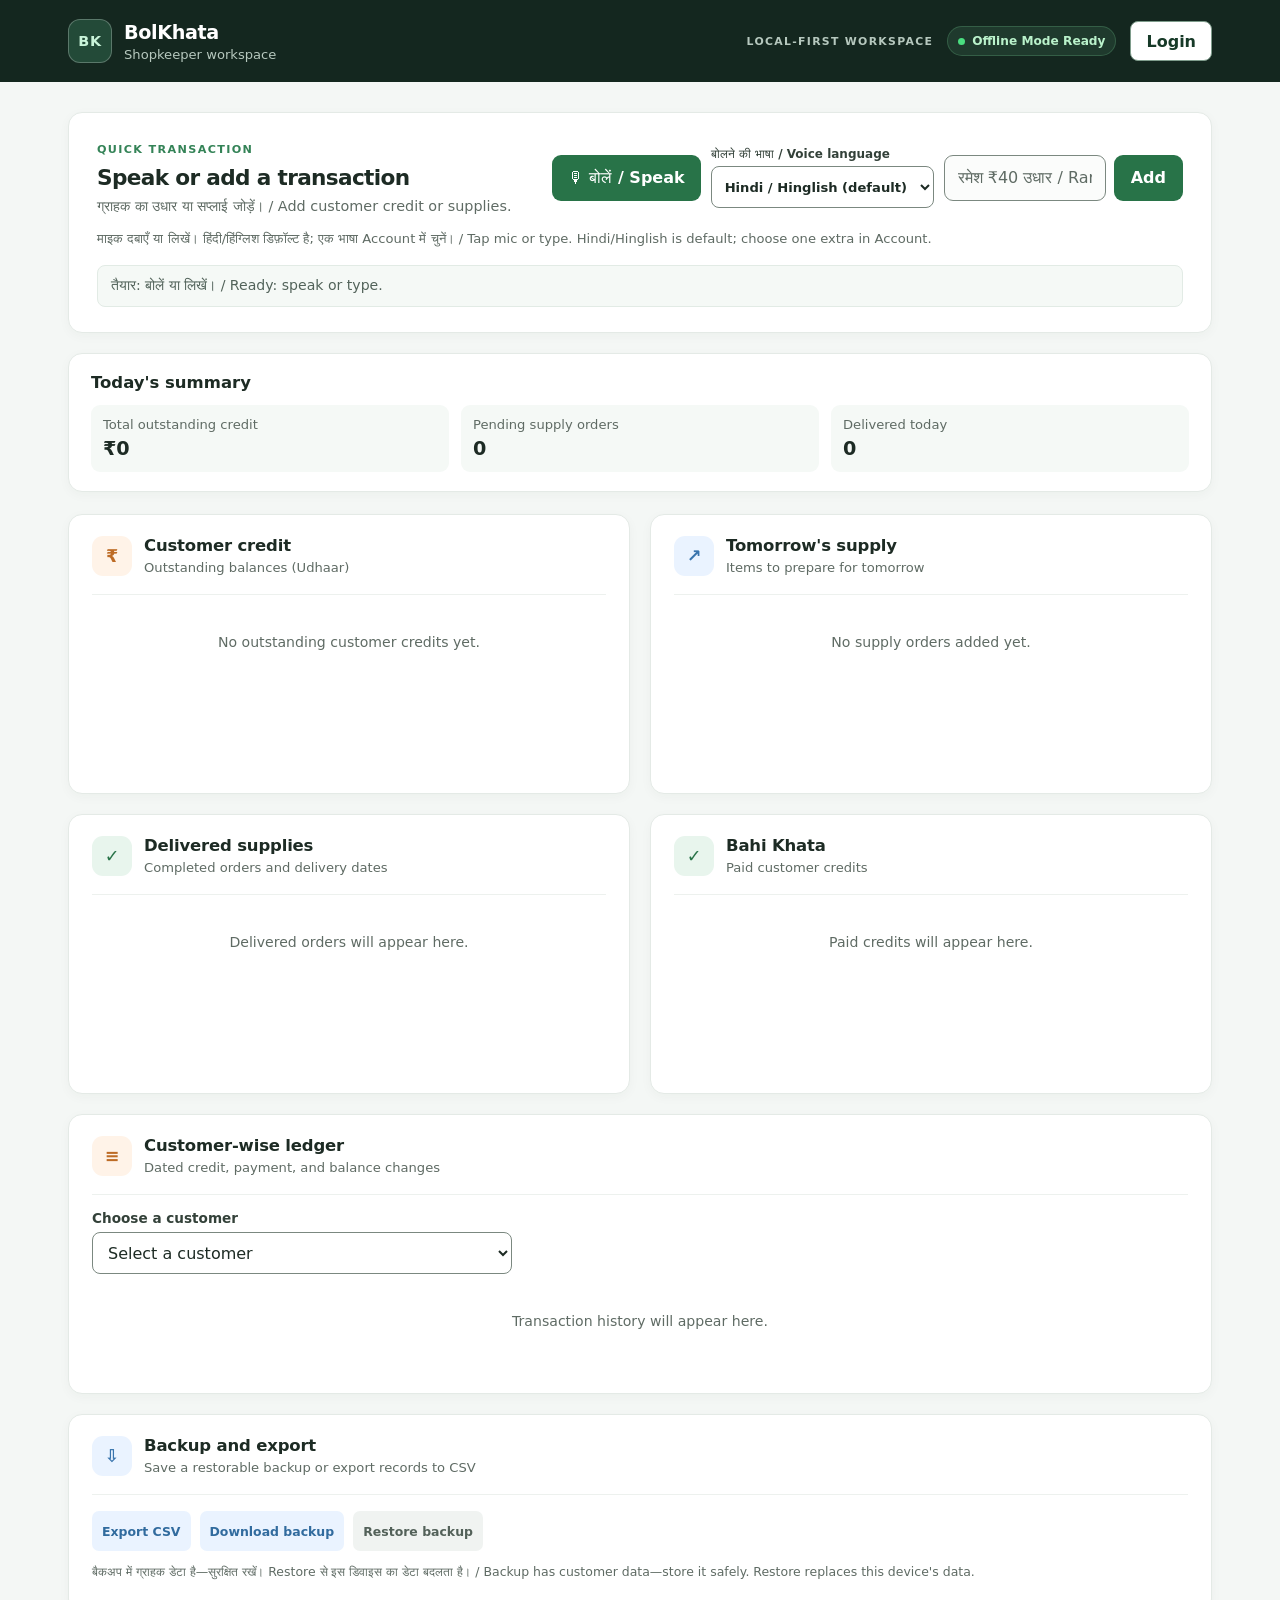
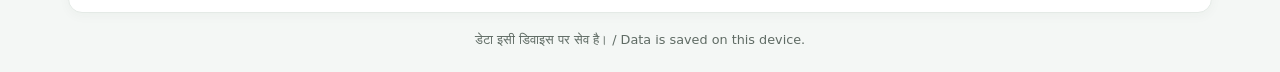
==== index.html @ 000e6834 "Rename khata.html to index.html" ====
<!DOCTYPE html>
<html lang="en">
<head>
  <meta charset="UTF-8" />
  <meta name="viewport" content="width=device-width, initial-scale=1.0" />
  <meta name="theme-color" content="#14271f" />
  <meta name="description" content="Offline-first shopkeeper workspace for recording customer credit, tracking supply orders, and keeping paid and delivered records." />
  <meta property="og:type" content="website" />
  <meta property="og:title" content="BolKhata - Digital Khata for Shopkeepers" />
  <meta property="og:description" content="Record customer credit and supply orders, and keep paid and delivered records in one offline-first workspace." />
  <meta property="og:locale" content="en_IN" />
  <meta property="og:site_name" content="BolKhata" />
  <meta name="twitter:card" content="summary" />
  <meta name="twitter:title" content="BolKhata - Digital Khata for Shopkeepers" />
  <meta name="twitter:description" content="Record customer credit and supply orders, and keep paid and delivered records in one offline-first workspace." />
  <meta name="application-name" content="BolKhata" />
  <title>BolKhata - Digital Khata &amp; Shopkeeper Workspace</title>
  <link rel="stylesheet" href="khata.css" />
  <script type="application/ld+json"> 
    {
      "@context": "https://schema.org",
      "@type": "WebApplication",
      "name": "BolKhata",
      "description": "Offline-first shopkeeper workspace for customer credit and supply orders.",
      "applicationCategory": "BusinessApplication",
      "operatingSystem": "Web browser",
      "inLanguage": ["en-IN", "hi-IN"]
    }
  </script>
</head> 
<body>
  <a class="skip-link" href="#mainContent">Skip to main content</a>
  <header class="topbar">
    <div class="topbar-inner">
      <div class="brand">
        <div class="brand-mark" aria-hidden="true">BK</div>
        <div>
          <h1>BolKhata</h1>
          <p>Shopkeeper workspace</p>
        </div>
      </div>
      <div class="header-status">
        <span class="workspace-label">LOCAL-FIRST WORKSPACE</span>
        <div id="offlineBadge" class="offline-badge" role="status" aria-live="polite" aria-atomic="true">Offline Mode Ready</div>
        <button id="openAccountBtn" class="header-account-btn" type="button">Login</button>
      </div>
    </div>
  </header>

  <dialog id="accountDialog" class="account-dialog" aria-labelledby="accountDialogTitle">
    <div class="account-dialog-content">
      <div class="account-dialog-header">
        <div>
          <span class="eyebrow">BOLKHATA ACCOUNT</span>
          <h2 id="accountDialogTitle">Login</h2>
        </div>
        <button id="closeAccountBtn" class="account-close-btn" type="button" aria-label="Close account window">×</button>
      </div>
      <form id="authForm" class="auth-form">
        <div id="signupProfileFields" class="auth-profile-fields" hidden>
          <div class="auth-field">
            <label for="signupName">Your name</label>
            <input id="signupName" name="name" type="text" autocomplete="name" maxlength="100" />
          </div>
          <div class="auth-field">
            <label for="signupProfession">Profession or business</label>
            <input id="signupProfession" name="profession" type="text" autocomplete="organization-title" maxlength="100" placeholder="Shopkeeper, tailor, farmer, etc." />
          </div>
          <div class="auth-field">
            <label for="signupSpeechLanguage"><span lang="hi">एक अतिरिक्त बोलने की भाषा</span> / One extra voice language (optional)</label>
            <select id="signupSpeechLanguage" name="additional_language">
              <option value="">Hindi / Hinglish only</option>
            </select>
          </div>
        </div>
        <div class="auth-field">
          <label for="authEmail">Email</label>
          <input id="authEmail" name="email" type="email" autocomplete="email" required />
        </div>
        <div class="auth-field">
          <label for="authPassword">Password</label>
          <input id="authPassword" name="password" type="password" autocomplete="current-password" minlength="6" required />
        </div>
        <div class="auth-actions">
          <button id="authSubmitBtn" class="btn-small btn-save" type="submit">Sign in</button>
          <button id="authModeToggle" class="auth-mode-toggle" type="button">New here? Create account</button>
        </div>
      </form>
      <div id="accountControls" class="account-controls" hidden>
        <p id="accountLabel" class="account-label"></p>
        <form id="profileForm" class="profile-form">
          <div class="auth-field">
            <label for="profileName">Your name</label>
            <input id="profileName" name="name" type="text" autocomplete="name" maxlength="100" required />
          </div>
          <div class="auth-field">
            <label for="profileProfession">Profession or business</label>
            <input id="profileProfession" name="profession" type="text" autocomplete="organization-title" maxlength="100" placeholder="Enter any profession or business" required />
          </div>
          <div class="auth-field">
            <label for="profileSpeechLanguage"><span lang="hi">एक अतिरिक्त बोलने की भाषा</span> / One extra voice language (optional)</label>
            <select id="profileSpeechLanguage" name="additional_language">
              <option value="">Hindi / Hinglish only</option>
            </select>
          </div>
          <button id="saveProfileBtn" class="btn-small btn-edit" type="submit">Save details</button>
        </form>
        <div class="account-actions">
          <button id="syncNowBtn" class="btn-small btn-edit" type="button">Sync now</button>
          <button id="signOutBtn" class="btn-small btn-clear" type="button">Sign out</button>
        </div>
      </div>
      <p id="syncStatus" class="sync-status" role="status" aria-live="polite" aria-atomic="true">लॉगिन नहीं है—डेटा इसी डिवाइस पर सेव है। / Signed out—data stays on this device.</p>
    </div>
  </dialog>

  <main id="mainContent" class="dashboard">
    <section class="voice-panel" aria-labelledby="voiceTitle">
      <div class="voice-copy">
        <span class="eyebrow">QUICK TRANSACTION</span>
        <h2 id="voiceTitle">Speak or add a transaction</h2>
        <p><span lang="hi">ग्राहक का उधार या सप्लाई जोड़ें।</span> / Add customer credit or supplies.</p>
      </div>
      <div class="voice-controls">
        <button id="micBtn" class="mic-btn" type="button" aria-pressed="false" aria-describedby="statusBox"><span aria-hidden="true">🎙</span> बोलें / Speak</button>
        <label class="voice-language-control" for="voiceLanguageSelect">
          <span><span lang="hi">बोलने की भाषा</span> / Voice language</span>
          <select id="voiceLanguageSelect">
            <option value="hi-IN">हिंदी / Hinglish (default)</option>
          </select>
        </label>
        <form id="quickAddForm" class="quick-add">
          <label class="sr-only" for="quickAddInput">Quick add a credit or supply order</label>
          <input id="quickAddInput" type="text" placeholder="रमेश ₹40 उधार / Ramesh ₹40" autocomplete="off" aria-describedby="transactionHint" />
          <button class="quick-add-btn" type="submit">Add</button>
        </form>
      </div>
      <p id="transactionHint" class="hint"><span lang="hi">माइक दबाएँ या लिखें। हिंदी/हिंग्लिश डिफ़ॉल्ट है; एक भाषा Account में चुनें।</span> / Tap mic or type. Hindi/Hinglish is default; choose one extra in Account.</p>
      <div id="statusBox" class="status" role="status" aria-live="polite" aria-atomic="true">तैयार: बोलें या लिखें। / Ready: speak or type.</div>
    </section>

    <section class="summary-panel" aria-labelledby="summaryTitle">
      <h2 id="summaryTitle">Today's summary</h2>
      <dl class="summary-metrics">
        <div>
          <dt>Total outstanding credit</dt>
          <dd id="summaryOutstanding">₹0</dd>
        </div>
        <div>
          <dt>Pending supply orders</dt>
          <dd id="summaryPending">0</dd>
        </div>
        <div>
          <dt>Delivered today</dt>
          <dd id="summaryDelivered">0</dd>
        </div>
      </dl>
    </section>

    <div class="workspace-grid">
      <section class="workspace-panel" aria-labelledby="khataTitle">
        <div class="panel-header">
          <div class="panel-icon credit-icon" aria-hidden="true">₹</div>
          <div>
            <h2 id="khataTitle">Customer credit</h2>
            <p>Outstanding balances (Udhaar)</p>
          </div>
        </div>
        <div id="khataList" class="record-list" role="list" aria-label="Outstanding customer credits">
          <div class="empty-state" role="listitem">Loading customer credit...</div>
        </div>
      </section>

      <section class="workspace-panel" aria-labelledby="orderTitle">
        <div class="panel-header">
          <div class="panel-icon order-icon" aria-hidden="true">↗</div>
          <div>
            <h2 id="orderTitle">Tomorrow's supply</h2>
            <p>Items to prepare for tomorrow</p>
          </div>
        </div>
        <div id="orderList" class="record-list" role="list" aria-label="Tomorrow's supply orders">
          <div class="empty-state" role="listitem">Loading supply orders...</div>
        </div>
      </section>

      <section class="workspace-panel delivered-panel" aria-labelledby="deliveredTitle">
        <div class="panel-header">
          <div class="panel-icon delivered-icon" aria-hidden="true">✓</div>
          <div>
            <h2 id="deliveredTitle">Delivered supplies</h2>
            <p>Completed orders and delivery dates</p>
          </div>
        </div>
        <div id="deliveredList" class="record-list" role="list" aria-label="Delivered supply orders">
          <div class="empty-state" role="listitem">Loading delivered supplies...</div>
        </div>
      </section>

      <section class="workspace-panel paid-panel" aria-labelledby="paidTitle">
        <div class="panel-header">
          <div class="panel-icon paid-icon" aria-hidden="true">✓</div>
          <div>
            <h2 id="paidTitle">Bahi Khata</h2>
            <p>Paid customer credits</p>
          </div>
        </div>
        <div id="paidList" class="record-list" role="list" aria-label="Paid customer credits">
          <div class="empty-state" role="listitem">Loading paid credits...</div>
        </div>
      </section>

      <section class="workspace-panel ledger-panel" aria-labelledby="ledgerTitle">
        <div class="panel-header">
          <div class="panel-icon credit-icon" aria-hidden="true">≡</div>
          <div>
            <h2 id="ledgerTitle">Customer-wise ledger</h2>
            <p>Dated credit, payment, and balance changes</p>
          </div>
        </div>
        <div class="ledger-filter">
          <label for="ledgerCustomer">Choose a customer</label>
          <select id="ledgerCustomer" aria-describedby="ledgerHint">
            <option value="">Select a customer</option>
          </select>
        </div>
        <p id="ledgerHint" class="sr-only">Choose a customer to see their dated account activity.</p>
        <div id="customerStatement" class="customer-statement" hidden>
          <div class="customer-balance">
            <span>Current balance</span>
            <strong id="customerCurrentBalance">₹0</strong>
          </div>
          <div class="statement-actions">
            <button id="downloadCustomerStatement" class="btn-small btn-edit" type="button" disabled>Download full statement</button>
            <button id="shareCustomerStatement" class="btn-small btn-whatsapp" type="button" disabled>Share recent activity</button>
          </div>
          <p class="record-meta">The download includes the complete history. WhatsApp sharing includes at most the 10 most recent entries.</p>
        </div>
        <div id="ledgerList" class="record-list" role="list" aria-label="Selected customer's ledger">
          <div class="empty-state" role="listitem">Choose a customer to view ledger entries.</div>
        </div>
      </section>
    </div>

    <section class="workspace-panel data-tools-panel" aria-labelledby="dataToolsTitle">
      <div class="panel-header">
        <div class="panel-icon order-icon" aria-hidden="true">⇩</div>
        <div>
          <h2 id="dataToolsTitle">Backup and export</h2>
          <p>Save a restorable backup or export records to CSV</p>
        </div>
      </div>
      <div class="data-tools-actions">
        <button id="exportCsvBtn" class="btn-small btn-edit" type="button" disabled>Export CSV</button>
        <button id="downloadBackupBtn" class="btn-small btn-edit" type="button" disabled>Download backup</button>
        <button id="restoreBackupBtn" class="btn-small btn-clear" type="button" disabled>Restore backup</button>
        <input id="backupFileInput" class="sr-only" type="file" accept=".json,application/json" aria-label="Choose a BolKhata JSON backup to restore" tabindex="-1" />
      </div>
      <p class="record-meta"><span lang="hi">बैकअप में ग्राहक डेटा है—सुरक्षित रखें। Restore से इस डिवाइस का डेटा बदलता है।</span> / Backup has customer data—store it safely. Restore replaces this device's data.</p>
    </section>

    <footer class="dashboard-footer"><span lang="hi">डेटा इसी डिवाइस पर सेव है।</span> / Data is saved on this device.</footer>
  </main>

  <script src="khata.js"></script>
</body>
</html>
---- khata.css ----
:root {
  color-scheme: light;
  font-family: Inter, ui-sans-serif, system-ui, -apple-system, BlinkMacSystemFont, "Segoe UI", sans-serif;
  color: #1d2b24;
  background: #f4f7f5;
  font-synthesis: none;
  text-rendering: optimizeLegibility;
}
 
* { box-sizing: border-box; }

body { min-width: 320px; margin: 0; background: #f4f7f5; color: #1d2b24; }
button, input, select { font: inherit; }
a:focus-visible, button:focus-visible, input:focus-visible, select:focus-visible {
  outline: 3px solid #155c39;
  outline-offset: 3px;
}

.skip-link {
  position: absolute;
  z-index: 10;
  top: 8px;
  left: 8px;
  padding: 10px 14px;
  transform: translateY(-160%);
  border-radius: 7px;
  background: #fff;
  color: #14271f;
  font-weight: 700;
}
.skip-link:focus { transform: translateY(0); }

.topbar { background: #14271f; color: #fff; }
.topbar-inner { display: flex; max-width: 1200px; min-height: 82px; margin: 0 auto; padding: 14px 28px; align-items: center; justify-content: space-between; gap: 20px; }
.brand { display: flex; align-items: center; gap: 12px; }
.brand-mark { display: grid; width: 44px; height: 44px; place-items: center; border: 1px solid rgba(255,255,255,.25); border-radius: 12px; background: #234a38; color: #c9f3d9; font-size: .9rem; font-weight: 800; letter-spacing: .04em; }
.brand h1 { margin: 0; font-size: 1.2rem; letter-spacing: -.02em; }
.brand p { margin: 3px 0 0; color: #b6c8be; font-size: .82rem; }
.header-status { display: flex; align-items: center; gap: 14px; }
.workspace-label { color: #b6c8be; font-size: .68rem; font-weight: 700; letter-spacing: .12em; }
.offline-badge { display: inline-flex; align-items: center; gap: 7px; padding: 7px 10px; border: 1px solid rgba(134,239,172,.2); border-radius: 999px; background: #1f3a2d; color: #baf2cb; font-size: .76rem; font-weight: 600; white-space: nowrap; }
.offline-badge::before { width: 7px; height: 7px; border-radius: 50%; background: #4ade80; content: ""; }
.header-account-btn { min-height: 40px; padding: 0 15px; border: 1px solid #7e9c8b; border-radius: 8px; background: #fff; color: #173a28; font-weight: 700; cursor: pointer; }
.header-account-btn:hover { background: #eaf3ed; }

.account-dialog { width: min(480px, calc(100% - 24px)); max-width: 100%; max-height: calc(100% - 24px); padding: 0; overflow: auto; border: 1px solid #dfe8e2; border-radius: 15px; background: #fff; color: #1d2b24; box-shadow: 0 20px 70px rgba(8, 24, 15, .28); }
.account-dialog::backdrop { background: rgba(11, 25, 18, .58); }
.account-dialog-content { padding: 23px; }
.account-dialog-header { display: flex; align-items: flex-start; justify-content: space-between; gap: 16px; margin-bottom: 20px; }
.account-dialog-header h2 { margin: 5px 0 0; font-size: 1.25rem; }
.account-close-btn { display: grid; width: 40px; height: 40px; flex: 0 0 auto; place-items: center; border: 1px solid #dfe8e2; border-radius: 8px; background: #f5f8f6; color: #334139; font-size: 1.45rem; cursor: pointer; }
.auth-form, .profile-form { display: grid; gap: 13px; }
.auth-profile-fields { display: grid; gap: 13px; }
.auth-profile-fields[hidden], .auth-form[hidden], .account-controls[hidden] { display: none; }
.auth-field { display: flex; flex-direction: column; gap: 6px; }
.auth-field label { color: #334139; font-size: .85rem; font-weight: 650; }
.auth-field input, .auth-field select { width: 100%; min-width: 0; min-height: 44px; padding: 0 11px; border: 1px solid #7b8880; border-radius: 8px; background: #fff; color: #1d2b24; }
.auth-field input:focus-visible, .auth-field select:focus-visible { outline: 3px solid #155c39; outline-offset: 3px; }
.auth-actions { display: flex; flex-wrap: wrap; align-items: center; gap: 8px; padding-top: 2px; }
.auth-mode-toggle { min-height: 40px; padding: 0 8px; border: 0; background: transparent; color: #205d3b; font-size: .85rem; font-weight: 650; text-decoration: underline; cursor: pointer; }
.account-controls { display: grid; gap: 15px; }
.account-label { margin: 0; color: #334139; font-weight: 700; overflow-wrap: anywhere; }
.account-actions { display: flex; flex-wrap: wrap; gap: 9px; }
.sync-status { margin: 16px 0 0; padding: 11px 12px; border-radius: 8px; background: #f5f9f6; color: #52635a; font-size: .85rem; line-height: 1.45; }
.voice-language-control { display: flex; min-width: 135px; flex-direction: column; gap: 5px; color: #334139; font-size: .75rem; font-weight: 650; }
.voice-language-control select { min-height: 42px; padding: 0 9px; border: 1px solid #7b8880; border-radius: 8px; background: #fff; color: #1d2b24; font-size: .82rem; }
.voice-language-control select:focus-visible { outline: 3px solid #155c39; outline-offset: 3px; }

.dashboard { width: min(1200px, 100%); margin: 0 auto; padding: 30px 28px 20px; }
.voice-panel, .workspace-panel { border: 1px solid #e4eae6; border-radius: 14px; background: #fff; box-shadow: 0 3px 12px rgba(21, 43, 31, .035); }
.voice-panel { display: grid; grid-template-columns: minmax(230px, .8fr) minmax(360px, 1.2fr); align-items: center; gap: 18px 34px; padding: 25px 28px; }
.voice-copy { align-self: center; }
.eyebrow { color: #348357; font-size: .7rem; font-weight: 800; letter-spacing: .12em; }
.voice-copy h2 { margin: 8px 0 6px; font-size: 1.35rem; letter-spacing: -.03em; }
.voice-copy p, .panel-header p { margin: 0; color: #5f6b64; font-size: .9rem; line-height: 1.5; }
.voice-controls { display: flex; align-items: center; gap: 10px; }
.mic-btn { flex: 0 0 auto; min-height: 46px; padding: 0 16px; border: 0; border-radius: 9px; background: #287348; color: #fff; font-weight: 700; cursor: pointer; transition: background .15s ease, transform .15s ease; }
.mic-btn:hover:not(:disabled), .quick-add-btn:hover { background: #205d3b; }
.mic-btn:active:not(:disabled), .quick-add-btn:active { transform: translateY(1px); }
.mic-btn.listening { background: #bc3d37; animation: pulse 1.2s infinite; }
.mic-btn:disabled { background: #9aa8a0; cursor: not-allowed; animation: none; }
.quick-add { display: flex; min-width: 0; flex: 1; gap: 8px; }
.quick-add input { width: 100%; min-width: 0; min-height: 46px; padding: 0 13px; border: 1px solid #7b8880; border-radius: 9px; background: #fbfcfb; color: #1d2b24; }
.quick-add input:focus { border-color: #399565; box-shadow: 0 0 0 3px rgba(57,149,101,.12); }
.quick-add input:focus-visible { outline: 3px solid #155c39; outline-offset: 3px; }
.quick-add input::placeholder { color: #5f6b64; }
.quick-add-btn { min-height: 46px; padding: 0 17px; border: 0; border-radius: 9px; background: #287348; color: #fff; font-weight: 700; cursor: pointer; transition: background .15s ease, transform .15s ease; }
.hint { grid-column: 1 / -1; margin: -5px 0 0; color: #5f6b64; font-size: .82rem; }
.status { grid-column: 1 / -1; min-height: 42px; padding: 11px 13px; border: 1px solid #e2ebe5; border-radius: 8px; background: #f5f9f6; color: #52635a; font-size: .88rem; }

.summary-panel { margin-top: 20px; padding: 19px 22px; border: 1px solid #e4eae6; border-radius: 14px; background: #fff; box-shadow: 0 3px 12px rgba(21, 43, 31, .035); }
.summary-panel h2 { margin: 0 0 13px; font-size: 1.03rem; }
.summary-metrics { display: grid; grid-template-columns: repeat(3, minmax(0, 1fr)); gap: 12px; margin: 0; }
.summary-metrics > div { min-width: 0; padding: 12px; border-radius: 9px; background: #f5f9f6; }
.summary-metrics dt { color: #5f6b64; font-size: .82rem; }
.summary-metrics dd { margin: 5px 0 0; color: #1d2b24; font-size: 1.2rem; font-weight: 750; overflow-wrap: anywhere; }
.workspace-grid { display: grid; grid-template-columns: repeat(2, minmax(0, 1fr)); gap: 20px; margin-top: 22px; align-items: start; }
.workspace-panel { min-height: 280px; padding: 21px 23px; }
.panel-header { display: flex; align-items: center; gap: 12px; padding-bottom: 17px; border-bottom: 1px solid #edf1ee; }
.panel-icon { display: grid; width: 40px; height: 40px; flex: 0 0 auto; place-items: center; border-radius: 11px; font-size: 1.1rem; font-weight: 800; }
.credit-icon { background: #fff3e8; color: #bd6b25; }
.order-icon { background: #eaf3ff; color: #3974ad; }
.paid-icon { background: #e8f5ed; color: #287348; } 
.delivered-icon { background: #e8f5ed; color: #287348; }
.ledger-panel { grid-column: 1 / -1; }
.ledger-filter { display: flex; max-width: 420px; flex-direction: column; gap: 6px; margin-top: 15px; }
.ledger-filter label { color: #334139; font-size: .85rem; font-weight: 650; }
.ledger-filter select { min-height: 42px; padding: 0 11px; border: 1px solid #7b8880; border-radius: 8px; background: #fff; color: #1d2b24; }
.customer-statement { margin-top: 16px; padding: 14px; border: 1px solid #e4eae6; border-radius: 10px; background: #f8faf8; }
.customer-balance { display: flex; align-items: baseline; justify-content: space-between; gap: 12px; }
.customer-balance span { color: #52635a; font-size: .9rem; }
.customer-balance strong { color: #1d2b24; font-size: 1.15rem; }
.statement-actions { display: flex; flex-wrap: wrap; gap: 8px; margin-top: 12px; }
.customer-statement p { margin: 10px 0 0; }
.customer-statement[hidden] { display: none; }
.ledger-entry > div:first-child { display: flex; min-width: 0; flex: 1; flex-direction: column; gap: 4px; }
.ledger-amounts { display: flex; align-items: flex-end; flex-direction: column; gap: 3px; white-space: nowrap; }
.ledger-amount { font-weight: 750; }
.data-tools-panel { min-height: 0; margin-top: 20px; }
.data-tools-actions { display: flex; flex-wrap: wrap; gap: 9px; padding-top: 16px; }
.panel-header h2 { margin: 0 0 3px; font-size: 1.03rem; letter-spacing: -.01em; }
.panel-header p { font-size: .82rem; }
.record-list { padding-top: 4px; }
.empty-state { padding: 35px 12px; color: #5f6b64; font-size: .88rem; text-align: center; }
.card { display: flex; justify-content: space-between; align-items: center; gap: 12px; padding: 15px 0; border-bottom: 1px solid #edf1ee; color: #334139; font-size: .9rem; }
.card:last-child { border-bottom: 0; }
.card > div:last-child { display: flex; flex-wrap: wrap; align-items: center; justify-content: flex-end; gap: 7px; }
.credit-card { align-items: center; }
.paid-credit-main { display: flex; min-width: 0; flex: 1; flex-direction: column; gap: 4px; }
.paid-name-edit-form { display: flex; width: 100%; align-items: center; justify-content: space-between; gap: 10px; }
.paid-name-input { min-width: 0; min-height: 40px; flex: 1; padding: 0 11px; border: 1px solid #7b8880; border-radius: 8px; }
.paid-name-input:focus-visible { outline: 3px solid #155c39; outline-offset: 3px; }
.paid-credit-actions { display: flex; flex-wrap: wrap; align-items: center; justify-content: flex-end; gap: 7px; }
.delivered-card > div { min-width: 0; flex: 1; }
.delivered-card .record-meta { text-align: right; }
.credit-actions { display: flex; flex-wrap: wrap; align-items: center; justify-content: flex-end; gap: 7px; }
.credit-edit-form { display: flex; width: 100%; align-items: center; justify-content: space-between; gap: 10px; }
.credit-edit-main { display: flex; flex: 1; align-items: center; justify-content: space-between; gap: 12px; min-width: 0; }
.credit-edit-fields { display: flex; align-items: center; gap: 8px; }
.credit-edit-input { min-width: 90px; min-height: 38px; padding: 0 11px; border: 1px solid #7b8880; border-radius: 8px; }
.credit-edit-input:focus { border-color: #399565; box-shadow: 0 0 0 3px rgba(57,149,101,.12); }
.credit-edit-input:focus-visible { outline: 3px solid #155c39; outline-offset: 3px; }
.order-description { min-width: 0; flex: 1 1 130px; overflow-wrap: anywhere; }
.order-actions, .order-edit-actions, .credit-edit-actions { display: flex; flex: 0 0 auto; align-items: center; gap: 6px; }
.amount { color: #a64c38; font-size: 1rem; font-weight: 750; white-space: nowrap; }
.btn-small { display: inline-flex; min-height: 40px; align-items: center; justify-content: center; padding: 0 10px; border: 0; border-radius: 7px; font-size: .78rem; font-weight: 650; cursor: pointer; }
.btn-small:disabled { opacity: .6; cursor: not-allowed; }
.btn-edit { background: #eaf3ff; color: #316b9e; }
.btn-edit:hover { background: #dceaff; }
.btn-cancel { background: #fff0ed; color: #a64435; }
.btn-cancel:hover { background: #ffe2dc; }
.btn-save { background: #287348; color: #fff; }
.btn-save:hover { background: #205d3b; }
.btn-whatsapp { background: #e5f6eb; color: #187640; text-decoration: none; }
.btn-whatsapp:hover { background: #d3efdd; }
.btn-clear { background: #f0f3f1; color: #536159; }
.btn-clear:hover { background: #e4eae6; }
.record-meta { color: #5f6b64; font-size: .78rem; white-space: nowrap; }
.data-tools-panel > .record-meta { white-space: normal; }
.order-edit-form { display: flex; width: 100%; align-items: center; gap: 8px; }
.order-edit-input { min-width: 0; min-height: 38px; flex: 1; padding: 0 11px; border: 1px solid #7b8880; border-radius: 8px; }
.order-edit-input:focus { border-color: #399565; box-shadow: 0 0 0 3px rgba(57,149,101,.12); }
.order-edit-input:focus-visible { outline: 3px solid #155c39; outline-offset: 3px; }
.dashboard-footer { padding: 19px 0 4px; color: #5f6b64; font-size: .8rem; text-align: center; }
.sr-only { position: absolute; width: 1px; height: 1px; padding: 0; margin: -1px; overflow: hidden; clip: rect(0, 0, 0, 0); white-space: nowrap; border: 0; }

@keyframes pulse { 0%, 100% { opacity: 1; } 50% { opacity: .76; } }

@media (max-width: 760px) {
  .topbar-inner { padding: 13px 20px; }
  .dashboard { padding: 22px 20px 16px; }
  .voice-panel { grid-template-columns: 1fr; gap: 15px; padding: 22px; }
  .voice-controls { align-items: stretch; flex-direction: column; }
  .mic-btn { width: 100%; }
  .voice-language-control { width: 100%; }
  .voice-language-control select { width: 100%; }
  .workspace-grid { grid-template-columns: 1fr; gap: 15px; margin-top: 16px; }
  .workspace-panel { min-height: 220px; }
  .summary-metrics { grid-template-columns: 1fr; }
  .summary-panel { margin-top: 16px; padding: 18px 16px; }
  .ledger-panel { grid-column: auto; }
  .hint, .status { grid-column: 1; }
}

@media (max-width: 480px) {
  .topbar-inner { align-items: flex-start; flex-direction: column; gap: 12px; padding: 14px 16px; }
  .header-status { width: 100%; justify-content: space-between; }
  .workspace-label { font-size: .6rem; }
  .offline-badge { font-size: .7rem; }
  .dashboard { padding: 16px 12px; }
  .voice-panel, .workspace-panel { padding: 18px 16px; }
  .account-dialog-content { padding: 19px 16px; }
  .quick-add-btn { padding: 0 13px; }
  .order-edit-form { align-items: stretch; flex-direction: column; }
  .order-edit-actions { justify-content: flex-end; }
  .paid-name-edit-form { align-items: stretch; flex-direction: column; }
  .paid-credit-actions { justify-content: flex-end; }
}

@media (prefers-reduced-motion: reduce) {
  *, *::before, *::after {
    scroll-behavior: auto !important;
    animation-duration: .01ms !important;
    animation-iteration-count: 1 !important;
    transition-duration: .01ms !important;
  }
}
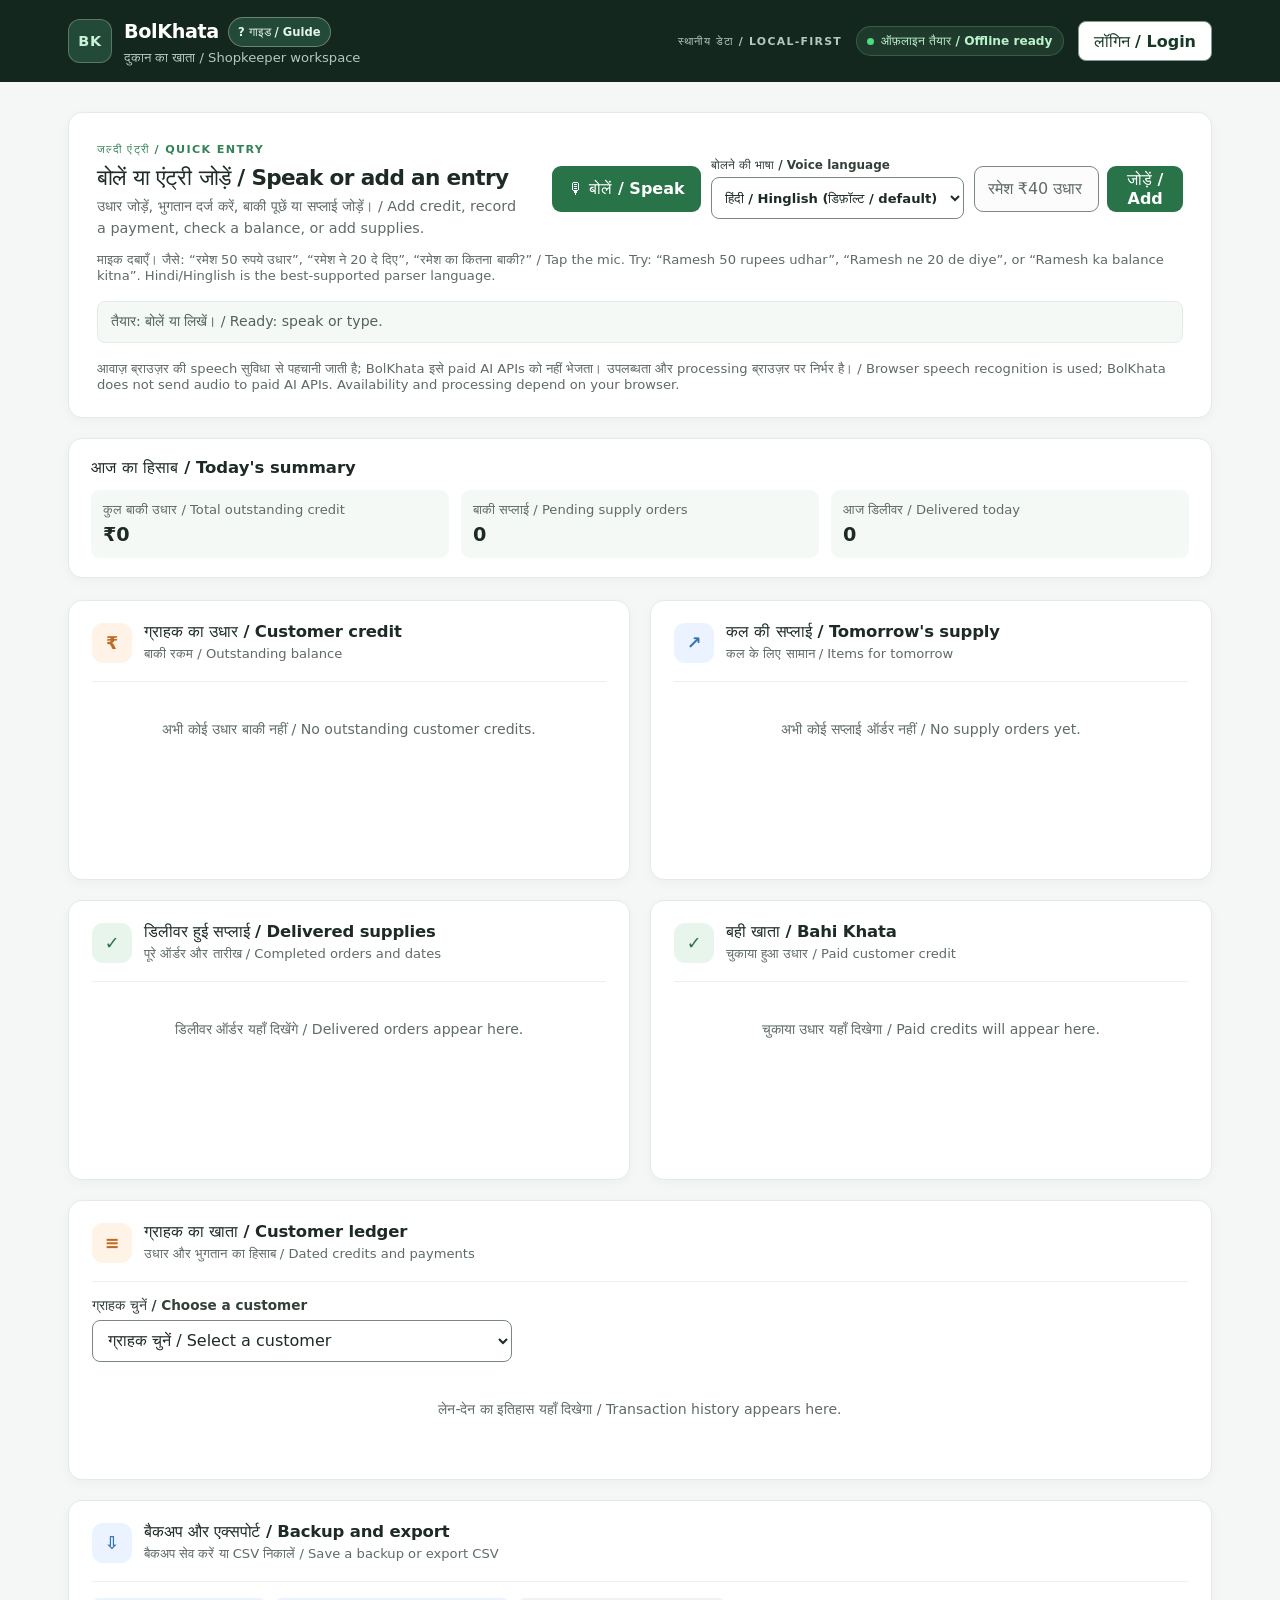
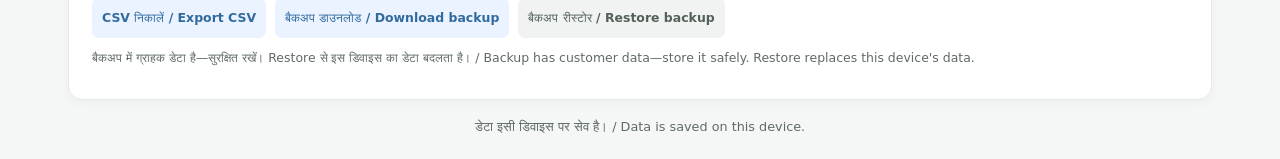
==== commit 3c55f684: "Rename khata.html to index.html" ====
--- a/index.html
+++ b/index.html
@@ -15,8 +15,8 @@
   <meta name="twitter:description" content="Record customer credit and supply orders, and keep paid and delivered records in one offline-first workspace." />
   <meta name="application-name" content="BolKhata" />
   <title>BolKhata - Digital Khata &amp; Shopkeeper Workspace</title>
-  <link rel="stylesheet" href="khata.css" />
-  <script type="application/ld+json"> 
+  <link rel="stylesheet" href="khata.css" /> 
+  <script type="application/ld+json">  
     {
       "@context": "https://schema.org",
       "@type": "WebApplication",
@@ -27,22 +27,25 @@
       "inLanguage": ["en-IN", "hi-IN"]
     }
   </script>
-</head> 
+</head>  
 <body>
-  <a class="skip-link" href="#mainContent">Skip to main content</a>
+  <a class="skip-link" href="#mainContent">मुख्य सामग्री पर जाएँ / Skip to main content</a>
   <header class="topbar">
     <div class="topbar-inner">
       <div class="brand">
         <div class="brand-mark" aria-hidden="true">BK</div>
         <div>
-          <h1>BolKhata</h1>
-          <p>Shopkeeper workspace</p>
+          <div class="brand-title-row">
+            <h1>BolKhata</h1>
+            <button id="openGuideBtn" class="header-guide-btn" type="button" aria-label="गाइड खोलें / Open BolKhata guide">? गाइड / Guide</button>
+          </div>
+          <p>दुकान का खाता / Shopkeeper workspace</p>
         </div>
       </div>
       <div class="header-status">
-        <span class="workspace-label">LOCAL-FIRST WORKSPACE</span>
-        <div id="offlineBadge" class="offline-badge" role="status" aria-live="polite" aria-atomic="true">Offline Mode Ready</div>
-        <button id="openAccountBtn" class="header-account-btn" type="button">Login</button>
+        <span class="workspace-label">स्थानीय डेटा / LOCAL-FIRST</span>
+        <div id="offlineBadge" class="offline-badge" role="status" aria-live="polite" aria-atomic="true">ऑफ़लाइन तैयार / Offline ready</div>
+        <button id="openAccountBtn" class="header-account-btn" type="button">लॉगिन / Login</button>
       </div>
     </div>
   </header>
@@ -51,107 +54,173 @@
     <div class="account-dialog-content">
       <div class="account-dialog-header">
         <div>
-          <span class="eyebrow">BOLKHATA ACCOUNT</span>
-          <h2 id="accountDialogTitle">Login</h2>
-        </div>
-        <button id="closeAccountBtn" class="account-close-btn" type="button" aria-label="Close account window">×</button>
+          <span class="eyebrow">बोलखाता खाता / BOLKHATA ACCOUNT</span>
+          <h2 id="accountDialogTitle">लॉगिन / Login</h2>
+        </div>
+        <button id="closeAccountBtn" class="account-close-btn" type="button" aria-label="खाता विंडो बंद करें / Close account window">×</button>
       </div>
       <form id="authForm" class="auth-form">
         <div id="signupProfileFields" class="auth-profile-fields" hidden>
           <div class="auth-field">
-            <label for="signupName">Your name</label>
+            <label for="signupName">आपका नाम / Your name</label>
             <input id="signupName" name="name" type="text" autocomplete="name" maxlength="100" />
           </div>
           <div class="auth-field">
-            <label for="signupProfession">Profession or business</label>
-            <input id="signupProfession" name="profession" type="text" autocomplete="organization-title" maxlength="100" placeholder="Shopkeeper, tailor, farmer, etc." />
+            <label for="signupProfession">पेशा या काम / Profession or business</label>
+            <input id="signupProfession" name="profession" type="text" autocomplete="organization-title" maxlength="100" placeholder="दुकानदार, दर्ज़ी, किसान / Shopkeeper, tailor, farmer" />
           </div>
           <div class="auth-field">
             <label for="signupSpeechLanguage"><span lang="hi">एक अतिरिक्त बोलने की भाषा</span> / One extra voice language (optional)</label>
             <select id="signupSpeechLanguage" name="additional_language">
-              <option value="">Hindi / Hinglish only</option>
+                <option value="">सिर्फ़ हिंदी / Hinglish only</option>
             </select>
           </div>
         </div>
         <div class="auth-field">
-          <label for="authEmail">Email</label>
+          <label for="authEmail">ईमेल / Email</label>
           <input id="authEmail" name="email" type="email" autocomplete="email" required />
         </div>
         <div class="auth-field">
-          <label for="authPassword">Password</label>
+          <label for="authPassword">पासवर्ड / Password</label>
           <input id="authPassword" name="password" type="password" autocomplete="current-password" minlength="6" required />
         </div>
         <div class="auth-actions">
-          <button id="authSubmitBtn" class="btn-small btn-save" type="submit">Sign in</button>
-          <button id="authModeToggle" class="auth-mode-toggle" type="button">New here? Create account</button>
+          <button id="authSubmitBtn" class="btn-small btn-save" type="submit">लॉगिन / Sign in</button>
+          <button id="authModeToggle" class="auth-mode-toggle" type="button">नए हैं? खाता बनाएँ / New? Create account</button>
         </div>
       </form>
       <div id="accountControls" class="account-controls" hidden>
         <p id="accountLabel" class="account-label"></p>
         <form id="profileForm" class="profile-form">
           <div class="auth-field">
-            <label for="profileName">Your name</label>
+            <label for="profileName">आपका नाम / Your name</label>
             <input id="profileName" name="name" type="text" autocomplete="name" maxlength="100" required />
           </div>
           <div class="auth-field">
-            <label for="profileProfession">Profession or business</label>
-            <input id="profileProfession" name="profession" type="text" autocomplete="organization-title" maxlength="100" placeholder="Enter any profession or business" required />
+            <label for="profileProfession">पेशा या काम / Profession or business</label>
+            <input id="profileProfession" name="profession" type="text" autocomplete="organization-title" maxlength="100" placeholder="अपना पेशा लिखें / Enter your profession" required />
           </div>
           <div class="auth-field">
             <label for="profileSpeechLanguage"><span lang="hi">एक अतिरिक्त बोलने की भाषा</span> / One extra voice language (optional)</label>
             <select id="profileSpeechLanguage" name="additional_language">
-              <option value="">Hindi / Hinglish only</option>
+              <option value="">सिर्फ़ हिंदी / Hinglish only</option>
             </select>
           </div>
-          <button id="saveProfileBtn" class="btn-small btn-edit" type="submit">Save details</button>
+          <button id="saveProfileBtn" class="btn-small btn-edit" type="submit">जानकारी सेव करें / Save details</button>
         </form>
         <div class="account-actions">
-          <button id="syncNowBtn" class="btn-small btn-edit" type="button">Sync now</button>
-          <button id="signOutBtn" class="btn-small btn-clear" type="button">Sign out</button>
+          <button id="syncNowBtn" class="btn-small btn-edit" type="button">अभी सिंक करें / Sync now</button>
+          <button id="signOutBtn" class="btn-small btn-clear" type="button">लॉगआउट / Sign out</button>
         </div>
       </div>
       <p id="syncStatus" class="sync-status" role="status" aria-live="polite" aria-atomic="true">लॉगिन नहीं है—डेटा इसी डिवाइस पर सेव है। / Signed out—data stays on this device.</p>
     </div>
   </dialog>
 
+  <dialog id="guideDialog" class="account-dialog guide-dialog" aria-labelledby="guideDialogTitle">
+    <div class="account-dialog-content">
+      <div class="account-dialog-header">
+        <div>
+          <span class="eyebrow">मदद और निर्देश / HELP &amp; GUIDELINES</span>
+          <h2 id="guideDialogTitle">BolKhata कैसे इस्तेमाल करें / How to use BolKhata</h2>
+        </div>
+        <button id="closeGuideBtn" class="account-close-btn" type="button" aria-label="गाइड बंद करें / Close guide">×</button>
+      </div>
+      <div class="guide-grid">
+        <section class="guide-card" aria-labelledby="guideVoiceTitle">
+          <h3 id="guideVoiceTitle">🎙 बोलकर एंट्री / Voice entries</h3>
+          <p>माइक दबाएँ, साफ़ बोलें, फिर सुनी हुई एंट्री जाँचें। सही हो तभी पुष्टि करके सेव करें। गलत हो तो रद्द करके दोबारा बोलें।</p>
+          <p>Tap the mic, speak clearly, review what was heard, and confirm only if it is correct. Cancel and try again if it is wrong.</p>
+          <ul>
+            <li><strong>उधार / Credit:</strong> “Amit 50 rupay udhar” — कोई भी बोला हुआ नाम नया हो तो पुष्टि के बाद जुड़ जाएगा। / Any spoken name can be added as a new customer after confirmation.</li>
+            <li><strong>भुगतान / Payment:</strong> “Ramesh ne 40 rupay de diye” — Ramesh के खाते से ₹40 कटेंगे। भुगतान के लिए ग्राहक पहले से खाता में होना चाहिए।</li>
+            <li><strong>बाकी पूछें / Check balance:</strong> “Ramesh ka balance kitna hai?”</li>
+          </ul>
+          <p class="guide-note"><strong>नाम ज़रूरी है / Name required:</strong> “50 rupay de diye” या “50 rupay udhar” में नाम नहीं है, इसलिए एंट्री सेव नहीं होगी। भुगतान बाकी से ज़्यादा हो तो भी सेव नहीं होगा।</p>
+        </section>
+
+        <section class="guide-card" aria-labelledby="guideSupplyTitle">
+          <h3 id="guideSupplyTitle">📦 सप्लाई / Supplies</h3>
+          <p>सामान और मात्रा बोलें या लिखें, जैसे “2 kg sugar” या “1 litre milk order”। यह Tomorrow’s supply में जुड़ता है।</p>
+          <p>Speak or type an item and quantity, such as “2 kg sugar” or “1 litre milk order”. It appears under Tomorrow’s supply.</p>
+          <ul>
+            <li>ऑर्डर बदलने के लिए <strong>बदलें / Edit</strong> चुनें।</li>
+            <li>ऑर्डर हटाने के लिए <strong>रद्द / Cancel</strong> चुनें।</li>
+            <li>डिलीवरी के बाद <strong>हो गया / Done</strong> चुनें; वह Delivered supplies में जाएगा।</li>
+          </ul>
+        </section>
+
+        <section class="guide-card" aria-labelledby="guideRecordsTitle">
+          <h3 id="guideRecordsTitle">📒 हिसाब और रिकॉर्ड / Accounts &amp; records</h3>
+          <ul>
+            <li><strong>Customer credit:</strong> ग्राहकों का बाकी देखें; उपलब्ध विकल्पों से रकम बदलें या WhatsApp पर रिमाइंडर साझा करें।</li>
+            <li><strong>Customer ledger:</strong> ग्राहक चुनकर बाकी और लेन-देन का इतिहास देखें; पूरा हिसाब डाउनलोड या हाल की एंट्री साझा करें।</li>
+            <li><strong>Bahi Khata:</strong> दर्ज किए गए भुगतानों का रिकॉर्ड देखें।</li>
+            <li><strong>Backup and export:</strong> CSV निकालें, backup डाउनलोड करें या backup restore करें। Backup में निजी ग्राहक डेटा होता है—इसे सुरक्षित रखें।</li>
+          </ul>
+        </section>
+
+        <section class="guide-card" aria-labelledby="guideDataTitle">
+          <h3 id="guideDataTitle">🔒 डेटा और आवाज़ / Data &amp; voice privacy</h3>
+          <ul>
+            <li>लॉगिन के बिना डेटा इसी ब्राउज़र/डिवाइस में रहता है। अपने खाते में लॉगिन करके अपने डेटा को डिवाइसों के बीच sync करें।</li>
+            <li>बोलने की पहचान आपके browser की speech सुविधा करती है; इसके लिए mic permission चाहिए और कभी-कभी internet भी।</li>
+            <li>BolKhata आवाज़ को paid Sarvam या Anthropic AI API पर नहीं भेजता। पहचान की उपलब्धता browser पर निर्भर है।</li>
+          </ul>
+        </section>
+      </div>
+    </div>
+  </dialog>
+
   <main id="mainContent" class="dashboard">
     <section class="voice-panel" aria-labelledby="voiceTitle">
       <div class="voice-copy">
-        <span class="eyebrow">QUICK TRANSACTION</span>
-        <h2 id="voiceTitle">Speak or add a transaction</h2>
-        <p><span lang="hi">ग्राहक का उधार या सप्लाई जोड़ें।</span> / Add customer credit or supplies.</p>
+        <span class="eyebrow">जल्दी एंट्री / QUICK ENTRY</span>
+        <h2 id="voiceTitle">बोलें या एंट्री जोड़ें / Speak or add an entry</h2>
+        <p><span lang="hi">उधार जोड़ें, भुगतान दर्ज करें, बाकी पूछें या सप्लाई जोड़ें।</span> / Add credit, record a payment, check a balance, or add supplies.</p>
       </div>
       <div class="voice-controls">
         <button id="micBtn" class="mic-btn" type="button" aria-pressed="false" aria-describedby="statusBox"><span aria-hidden="true">🎙</span> बोलें / Speak</button>
         <label class="voice-language-control" for="voiceLanguageSelect">
           <span><span lang="hi">बोलने की भाषा</span> / Voice language</span>
           <select id="voiceLanguageSelect">
-            <option value="hi-IN">हिंदी / Hinglish (default)</option>
+            <option value="hi-IN">हिंदी / Hinglish (डिफ़ॉल्ट / default)</option>
           </select>
         </label>
         <form id="quickAddForm" class="quick-add">
-          <label class="sr-only" for="quickAddInput">Quick add a credit or supply order</label>
+          <label class="sr-only" for="quickAddInput">उधार या सप्लाई लिखें / Enter credit or supply</label>
           <input id="quickAddInput" type="text" placeholder="रमेश ₹40 उधार / Ramesh ₹40" autocomplete="off" aria-describedby="transactionHint" />
-          <button class="quick-add-btn" type="submit">Add</button>
+          <button class="quick-add-btn" type="submit">जोड़ें / Add</button>
         </form>
       </div>
-      <p id="transactionHint" class="hint"><span lang="hi">माइक दबाएँ या लिखें। हिंदी/हिंग्लिश डिफ़ॉल्ट है; एक भाषा Account में चुनें।</span> / Tap mic or type. Hindi/Hinglish is default; choose one extra in Account.</p>
+      <p id="transactionHint" class="hint"><span lang="hi">माइक दबाएँ। जैसे: “रमेश 50 रुपये उधार”, “रमेश ने 20 दे दिए”, “रमेश का कितना बाकी?”</span> / Tap the mic. Try: “Ramesh 50 rupees udhar”, “Ramesh ne 20 de diye”, or “Ramesh ka balance kitna”. Hindi/Hinglish is the best-supported parser language.</p>
       <div id="statusBox" class="status" role="status" aria-live="polite" aria-atomic="true">तैयार: बोलें या लिखें। / Ready: speak or type.</div>
+      <p id="voiceModeNotice" class="hint voice-mode-notice">आवाज़ ब्राउज़र की speech सुविधा से पहचानी जाती है; BolKhata इसे paid AI APIs को नहीं भेजता। उपलब्धता और processing ब्राउज़र पर निर्भर है। / Browser speech recognition is used; BolKhata does not send audio to paid AI APIs. Availability and processing depend on your browser.</p>
+      <section id="voiceReview" class="voice-review" aria-labelledby="voiceReviewTitle" hidden>
+        <h3 id="voiceReviewTitle">आवाज़ की एंट्री जाँचें / Review voice entries</h3>
+        <p id="voiceTranscript" class="voice-transcript"></p>
+        <ul id="voiceReviewEntries" class="voice-review-entries"></ul>
+        <p id="voiceReviewError" class="voice-review-error" role="alert" hidden></p>
+        <div class="voice-review-actions">
+          <button id="confirmVoiceEntries" class="btn-small btn-save" type="button">पुष्टि करके सेव करें / Confirm and save</button>
+          <button id="cancelVoiceEntries" class="btn-small btn-clear" type="button">रद्द / Cancel</button>
+        </div>
+      </section>
     </section>
 
     <section class="summary-panel" aria-labelledby="summaryTitle">
-      <h2 id="summaryTitle">Today's summary</h2>
+      <h2 id="summaryTitle">आज का हिसाब / Today's summary</h2>
       <dl class="summary-metrics">
         <div>
-          <dt>Total outstanding credit</dt>
+          <dt>कुल बाकी उधार / Total outstanding credit</dt>
           <dd id="summaryOutstanding">₹0</dd>
         </div>
         <div>
-          <dt>Pending supply orders</dt>
+          <dt>बाकी सप्लाई / Pending supply orders</dt>
           <dd id="summaryPending">0</dd>
         </div>
         <div>
-          <dt>Delivered today</dt>
+          <dt>आज डिलीवर / Delivered today</dt>
           <dd id="summaryDelivered">0</dd>
         </div>
       </dl>
@@ -162,12 +231,12 @@
         <div class="panel-header">
           <div class="panel-icon credit-icon" aria-hidden="true">₹</div>
           <div>
-            <h2 id="khataTitle">Customer credit</h2>
-            <p>Outstanding balances (Udhaar)</p>
-          </div>
-        </div>
-        <div id="khataList" class="record-list" role="list" aria-label="Outstanding customer credits">
-          <div class="empty-state" role="listitem">Loading customer credit...</div>
+            <h2 id="khataTitle">ग्राहक का उधार / Customer credit</h2>
+            <p>बाकी रकम / Outstanding balance</p>
+          </div>
+        </div>
+        <div id="khataList" class="record-list" role="list" aria-label="बाकी ग्राहक उधार / Outstanding customer credits">
+          <div class="empty-state" role="listitem">उधार लोड हो रहा है / Loading credit...</div>
         </div>
       </section>
 
@@ -175,12 +244,12 @@
         <div class="panel-header">
           <div class="panel-icon order-icon" aria-hidden="true">↗</div>
           <div>
-            <h2 id="orderTitle">Tomorrow's supply</h2>
-            <p>Items to prepare for tomorrow</p>
-          </div>
-        </div>
-        <div id="orderList" class="record-list" role="list" aria-label="Tomorrow's supply orders">
-          <div class="empty-state" role="listitem">Loading supply orders...</div>
+            <h2 id="orderTitle">कल की सप्लाई / Tomorrow's supply</h2>
+            <p>कल के लिए सामान / Items for tomorrow</p>
+          </div>
+        </div>
+        <div id="orderList" class="record-list" role="list" aria-label="कल की सप्लाई / Tomorrow's supply orders">
+          <div class="empty-state" role="listitem">सप्लाई लोड हो रही है / Loading supplies...</div>
         </div>
       </section>
 
@@ -188,12 +257,12 @@
         <div class="panel-header">
           <div class="panel-icon delivered-icon" aria-hidden="true">✓</div>
           <div>
-            <h2 id="deliveredTitle">Delivered supplies</h2>
-            <p>Completed orders and delivery dates</p>
-          </div>
-        </div>
-        <div id="deliveredList" class="record-list" role="list" aria-label="Delivered supply orders">
-          <div class="empty-state" role="listitem">Loading delivered supplies...</div>
+            <h2 id="deliveredTitle">डिलीवर हुई सप्लाई / Delivered supplies</h2>
+            <p>पूरे ऑर्डर और तारीख / Completed orders and dates</p>
+          </div>
+        </div>
+        <div id="deliveredList" class="record-list" role="list" aria-label="डिलीवर हुई सप्लाई / Delivered supply orders">
+          <div class="empty-state" role="listitem">डिलीवरी लोड हो रही है / Loading deliveries...</div>
         </div>
       </section>
 
@@ -201,12 +270,12 @@
         <div class="panel-header">
           <div class="panel-icon paid-icon" aria-hidden="true">✓</div>
           <div>
-            <h2 id="paidTitle">Bahi Khata</h2>
-            <p>Paid customer credits</p>
-          </div>
-        </div>
-        <div id="paidList" class="record-list" role="list" aria-label="Paid customer credits">
-          <div class="empty-state" role="listitem">Loading paid credits...</div>
+            <h2 id="paidTitle">बही खाता / Bahi Khata</h2>
+            <p>चुकाया हुआ उधार / Paid customer credit</p>
+          </div>
+        </div>
+        <div id="paidList" class="record-list" role="list" aria-label="चुकाया ग्राहक उधार / Paid customer credits">
+          <div class="empty-state" role="listitem">चुकाया उधार लोड हो रहा है / Loading paid credits...</div>
         </div>
       </section>
 
@@ -214,30 +283,30 @@
         <div class="panel-header">
           <div class="panel-icon credit-icon" aria-hidden="true">≡</div>
           <div>
-            <h2 id="ledgerTitle">Customer-wise ledger</h2>
-            <p>Dated credit, payment, and balance changes</p>
+            <h2 id="ledgerTitle">ग्राहक का खाता / Customer ledger</h2>
+            <p>उधार और भुगतान का हिसाब / Dated credits and payments</p>
           </div>
         </div>
         <div class="ledger-filter">
-          <label for="ledgerCustomer">Choose a customer</label>
+          <label for="ledgerCustomer">ग्राहक चुनें / Choose a customer</label>
           <select id="ledgerCustomer" aria-describedby="ledgerHint">
-            <option value="">Select a customer</option>
+            <option value="">ग्राहक चुनें / Select a customer</option>
           </select>
         </div>
-        <p id="ledgerHint" class="sr-only">Choose a customer to see their dated account activity.</p>
+        <p id="ledgerHint" class="sr-only">खाते का हिसाब देखने के लिए ग्राहक चुनें / Choose a customer to see account activity.</p>
         <div id="customerStatement" class="customer-statement" hidden>
           <div class="customer-balance">
-            <span>Current balance</span>
+            <span>अभी बाकी / Current balance</span>
             <strong id="customerCurrentBalance">₹0</strong>
           </div>
           <div class="statement-actions">
-            <button id="downloadCustomerStatement" class="btn-small btn-edit" type="button" disabled>Download full statement</button>
-            <button id="shareCustomerStatement" class="btn-small btn-whatsapp" type="button" disabled>Share recent activity</button>
-          </div>
-          <p class="record-meta">The download includes the complete history. WhatsApp sharing includes at most the 10 most recent entries.</p>
-        </div>
-        <div id="ledgerList" class="record-list" role="list" aria-label="Selected customer's ledger">
-          <div class="empty-state" role="listitem">Choose a customer to view ledger entries.</div>
+            <button id="downloadCustomerStatement" class="btn-small btn-edit" type="button" disabled>पूरा हिसाब डाउनलोड / Download full statement</button>
+            <button id="shareCustomerStatement" class="btn-small btn-whatsapp" type="button" disabled>हाल का हिसाब भेजें / Share recent activity</button>
+          </div>
+          <p class="record-meta">पूरा इतिहास डाउनलोड होगा। व्हाट्सऐप पर हाल की 10 एंट्री जाएँगी। / Download includes full history; WhatsApp shares the latest 10 entries.</p>
+        </div>
+        <div id="ledgerList" class="record-list" role="list" aria-label="चुने ग्राहक का खाता / Selected customer's ledger">
+          <div class="empty-state" role="listitem">हिसाब देखने के लिए ग्राहक चुनें / Choose a customer to view the ledger.</div>
         </div>
       </section>
     </div>
@@ -246,15 +315,15 @@
       <div class="panel-header">
         <div class="panel-icon order-icon" aria-hidden="true">⇩</div>
         <div>
-          <h2 id="dataToolsTitle">Backup and export</h2>
-          <p>Save a restorable backup or export records to CSV</p>
+          <h2 id="dataToolsTitle">बैकअप और एक्सपोर्ट / Backup and export</h2>
+          <p>बैकअप सेव करें या CSV निकालें / Save a backup or export CSV</p>
         </div>
       </div>
       <div class="data-tools-actions">
-        <button id="exportCsvBtn" class="btn-small btn-edit" type="button" disabled>Export CSV</button>
-        <button id="downloadBackupBtn" class="btn-small btn-edit" type="button" disabled>Download backup</button>
-        <button id="restoreBackupBtn" class="btn-small btn-clear" type="button" disabled>Restore backup</button>
-        <input id="backupFileInput" class="sr-only" type="file" accept=".json,application/json" aria-label="Choose a BolKhata JSON backup to restore" tabindex="-1" />
+        <button id="exportCsvBtn" class="btn-small btn-edit" type="button" disabled>CSV निकालें / Export CSV</button>
+        <button id="downloadBackupBtn" class="btn-small btn-edit" type="button" disabled>बैकअप डाउनलोड / Download backup</button>
+        <button id="restoreBackupBtn" class="btn-small btn-clear" type="button" disabled>बैकअप रीस्टोर / Restore backup</button>
+        <input id="backupFileInput" class="sr-only" type="file" accept=".json,application/json" aria-label="बोलखाता JSON बैकअप चुनें / Choose a BolKhata JSON backup" tabindex="-1" />
       </div>
       <p class="record-meta"><span lang="hi">बैकअप में ग्राहक डेटा है—सुरक्षित रखें। Restore से इस डिवाइस का डेटा बदलता है।</span> / Backup has customer data—store it safely. Restore replaces this device's data.</p>
     </section>
--- a/khata.css
+++ b/khata.css
@@ -35,20 +35,31 @@
 .brand { display: flex; align-items: center; gap: 12px; }
 .brand-mark { display: grid; width: 44px; height: 44px; place-items: center; border: 1px solid rgba(255,255,255,.25); border-radius: 12px; background: #234a38; color: #c9f3d9; font-size: .9rem; font-weight: 800; letter-spacing: .04em; }
 .brand h1 { margin: 0; font-size: 1.2rem; letter-spacing: -.02em; }
+.brand-title-row { display: flex; align-items: center; gap: 9px; }
 .brand p { margin: 3px 0 0; color: #b6c8be; font-size: .82rem; }
 .header-status { display: flex; align-items: center; gap: 14px; }
 .workspace-label { color: #b6c8be; font-size: .68rem; font-weight: 700; letter-spacing: .12em; }
 .offline-badge { display: inline-flex; align-items: center; gap: 7px; padding: 7px 10px; border: 1px solid rgba(134,239,172,.2); border-radius: 999px; background: #1f3a2d; color: #baf2cb; font-size: .76rem; font-weight: 600; white-space: nowrap; }
 .offline-badge::before { width: 7px; height: 7px; border-radius: 50%; background: #4ade80; content: ""; }
+.header-guide-btn { min-height: 30px; padding: 0 9px; border: 1px solid rgba(255,255,255,.32); border-radius: 999px; background: #234a38; color: #e4f5ea; font-size: .72rem; font-weight: 700; cursor: pointer; }
+.header-guide-btn:hover { background: #2d5a42; }
 .header-account-btn { min-height: 40px; padding: 0 15px; border: 1px solid #7e9c8b; border-radius: 8px; background: #fff; color: #173a28; font-weight: 700; cursor: pointer; }
 .header-account-btn:hover { background: #eaf3ed; }
 
 .account-dialog { width: min(480px, calc(100% - 24px)); max-width: 100%; max-height: calc(100% - 24px); padding: 0; overflow: auto; border: 1px solid #dfe8e2; border-radius: 15px; background: #fff; color: #1d2b24; box-shadow: 0 20px 70px rgba(8, 24, 15, .28); }
+.guide-dialog { width: min(820px, calc(100% - 24px)); }
 .account-dialog::backdrop { background: rgba(11, 25, 18, .58); }
 .account-dialog-content { padding: 23px; }
 .account-dialog-header { display: flex; align-items: flex-start; justify-content: space-between; gap: 16px; margin-bottom: 20px; }
 .account-dialog-header h2 { margin: 5px 0 0; font-size: 1.25rem; }
 .account-close-btn { display: grid; width: 40px; height: 40px; flex: 0 0 auto; place-items: center; border: 1px solid #dfe8e2; border-radius: 8px; background: #f5f8f6; color: #334139; font-size: 1.45rem; cursor: pointer; }
+.guide-grid { display: grid; grid-template-columns: repeat(2, minmax(0, 1fr)); gap: 13px; }
+.guide-card { min-width: 0; padding: 14px; border: 1px solid #e2ebe5; border-radius: 10px; background: #fbfdfb; }
+.guide-card h3 { margin: 0 0 9px; color: #205d3b; font-size: .98rem; }
+.guide-card p, .guide-card li { color: #435149; font-size: .84rem; line-height: 1.5; }
+.guide-card p { margin: 0 0 8px; }
+.guide-card ul { display: grid; gap: 7px; margin: 8px 0 0; padding-left: 19px; }
+.guide-note { margin-top: 11px !important; padding: 9px; border-radius: 7px; background: #fff5e9; }
 .auth-form, .profile-form { display: grid; gap: 13px; }
 .auth-profile-fields { display: grid; gap: 13px; }
 .auth-profile-fields[hidden], .auth-form[hidden], .account-controls[hidden] { display: none; }
@@ -83,10 +94,18 @@
 .quick-add input { width: 100%; min-width: 0; min-height: 46px; padding: 0 13px; border: 1px solid #7b8880; border-radius: 9px; background: #fbfcfb; color: #1d2b24; }
 .quick-add input:focus { border-color: #399565; box-shadow: 0 0 0 3px rgba(57,149,101,.12); }
 .quick-add input:focus-visible { outline: 3px solid #155c39; outline-offset: 3px; }
-.quick-add input::placeholder { color: #5f6b64; }
+.quick-add input::placeholder { color: #5f6b64; } 
 .quick-add-btn { min-height: 46px; padding: 0 17px; border: 0; border-radius: 9px; background: #287348; color: #fff; font-weight: 700; cursor: pointer; transition: background .15s ease, transform .15s ease; }
 .hint { grid-column: 1 / -1; margin: -5px 0 0; color: #5f6b64; font-size: .82rem; }
 .status { grid-column: 1 / -1; min-height: 42px; padding: 11px 13px; border: 1px solid #e2ebe5; border-radius: 8px; background: #f5f9f6; color: #52635a; font-size: .88rem; }
+.voice-mode-notice { margin: 0; }
+.voice-review { grid-column: 1 / -1; padding: 16px; border: 1px solid #d5e4d9; border-radius: 10px; background: #f8fbf8; }
+.voice-review h3 { margin: 0 0 8px; font-size: 1rem; }
+.voice-transcript { margin: 0 0 10px; color: #52635a; overflow-wrap: anywhere; }
+.voice-review-entries { display: grid; gap: 7px; margin: 0; padding-left: 20px; }
+.voice-review-entries li { padding-left: 3px; overflow-wrap: anywhere; }
+.voice-review-error { margin: 11px 0 0; color: #9c2f2a; font-size: .88rem; }
+.voice-review-actions { display: flex; flex-wrap: wrap; gap: 9px; margin-top: 13px; }
 
 .summary-panel { margin-top: 20px; padding: 19px 22px; border: 1px solid #e4eae6; border-radius: 14px; background: #fff; box-shadow: 0 3px 12px rgba(21, 43, 31, .035); }
 .summary-panel h2 { margin: 0 0 13px; font-size: 1.03rem; }
@@ -168,6 +187,7 @@
 
 @media (max-width: 760px) {
   .topbar-inner { padding: 13px 20px; }
+  .guide-grid { grid-template-columns: 1fr; }
   .dashboard { padding: 22px 20px 16px; }
   .voice-panel { grid-template-columns: 1fr; gap: 15px; padding: 22px; }
   .voice-controls { align-items: stretch; flex-direction: column; }
@@ -190,6 +210,7 @@
   .dashboard { padding: 16px 12px; }
   .voice-panel, .workspace-panel { padding: 18px 16px; }
   .account-dialog-content { padding: 19px 16px; }
+  .guide-card { padding: 12px; }
   .quick-add-btn { padding: 0 13px; }
   .order-edit-form { align-items: stretch; flex-direction: column; }
   .order-edit-actions { justify-content: flex-end; }
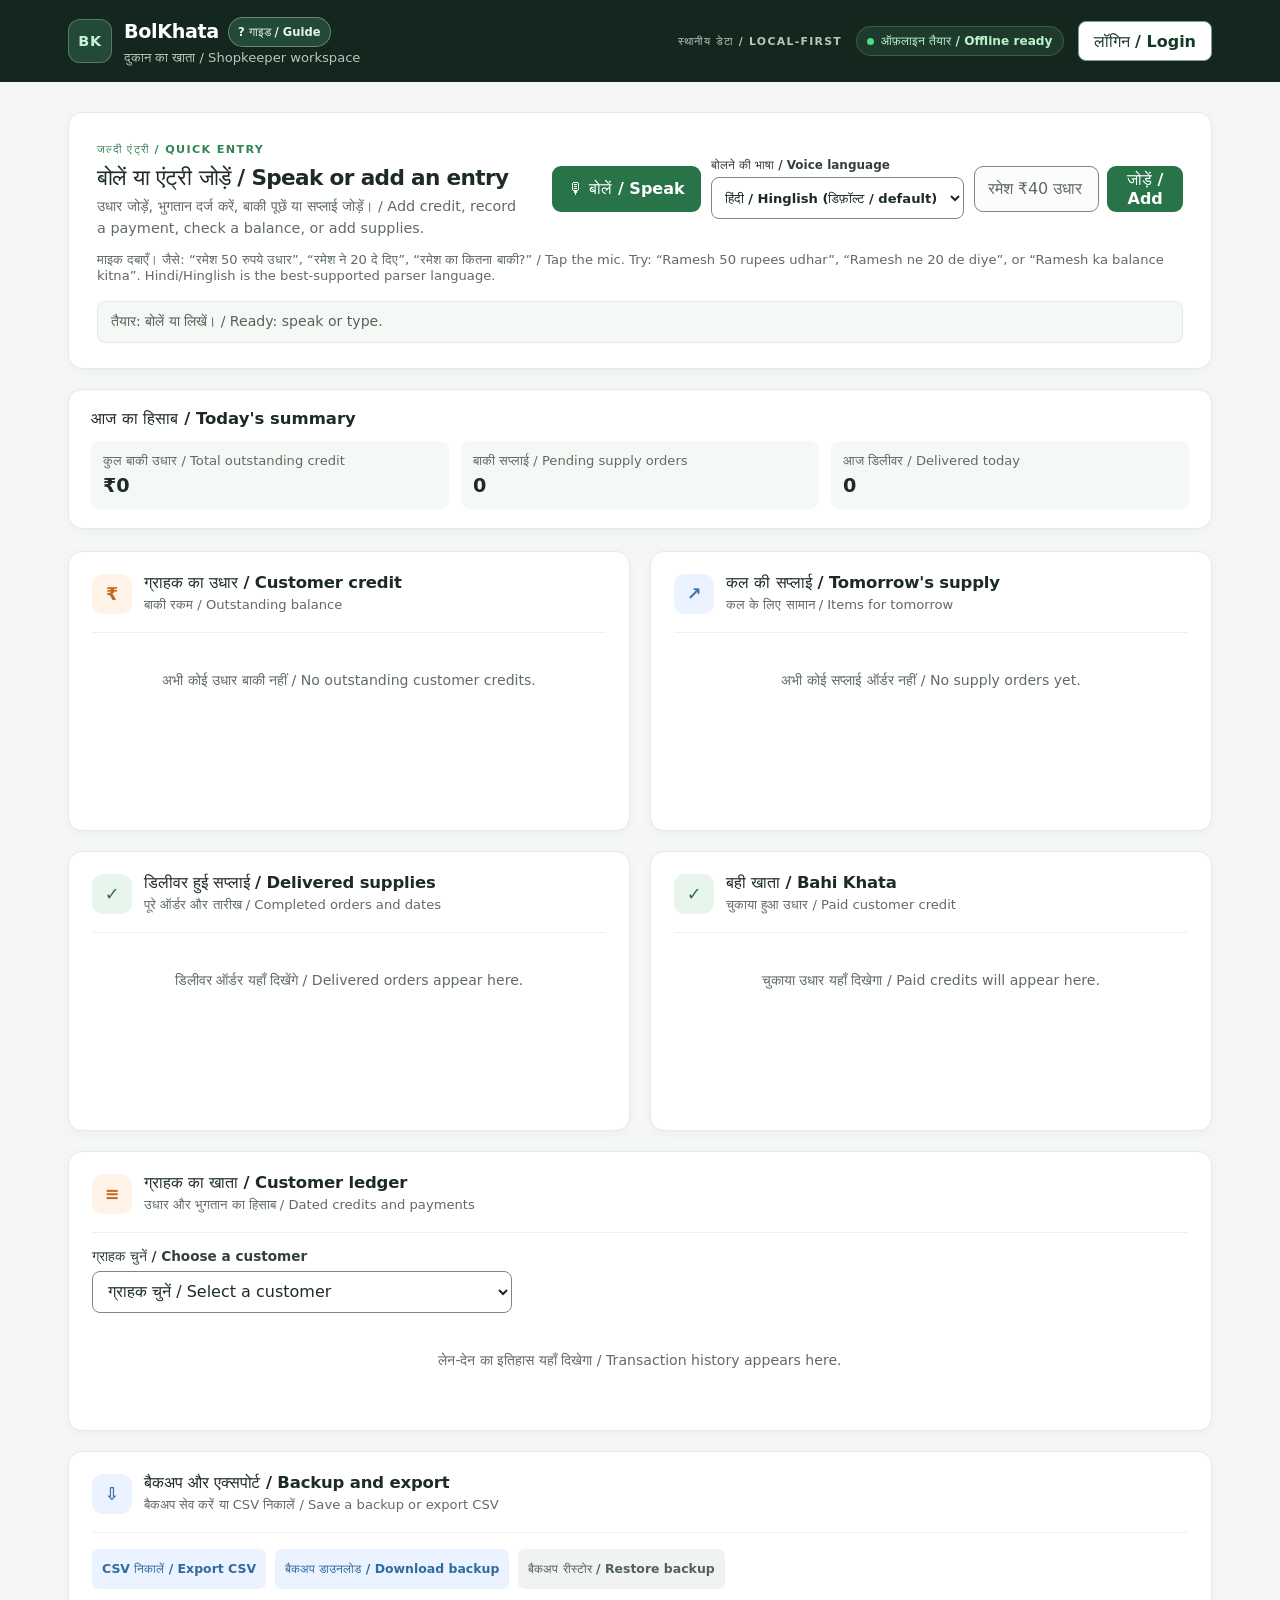
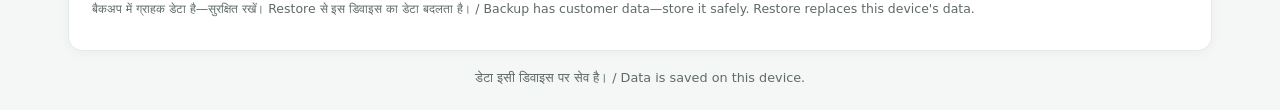
==== commit 86aee430: "Update index.html" ====
--- a/index.html
+++ b/index.html
@@ -195,7 +195,7 @@
       </div>
       <p id="transactionHint" class="hint"><span lang="hi">माइक दबाएँ। जैसे: “रमेश 50 रुपये उधार”, “रमेश ने 20 दे दिए”, “रमेश का कितना बाकी?”</span> / Tap the mic. Try: “Ramesh 50 rupees udhar”, “Ramesh ne 20 de diye”, or “Ramesh ka balance kitna”. Hindi/Hinglish is the best-supported parser language.</p>
       <div id="statusBox" class="status" role="status" aria-live="polite" aria-atomic="true">तैयार: बोलें या लिखें। / Ready: speak or type.</div>
-      <p id="voiceModeNotice" class="hint voice-mode-notice">आवाज़ ब्राउज़र की speech सुविधा से पहचानी जाती है; BolKhata इसे paid AI APIs को नहीं भेजता। उपलब्धता और processing ब्राउज़र पर निर्भर है। / Browser speech recognition is used; BolKhata does not send audio to paid AI APIs. Availability and processing depend on your browser.</p>
+    
       <section id="voiceReview" class="voice-review" aria-labelledby="voiceReviewTitle" hidden>
         <h3 id="voiceReviewTitle">आवाज़ की एंट्री जाँचें / Review voice entries</h3>
         <p id="voiceTranscript" class="voice-transcript"></p>
--- a/khata.css
+++ b/khata.css
@@ -1,228 +1,227 @@
-:root {
-  color-scheme: light;
-  font-family: Inter, ui-sans-serif, system-ui, -apple-system, BlinkMacSystemFont, "Segoe UI", sans-serif;
-  color: #1d2b24;
-  background: #f4f7f5;
-  font-synthesis: none;
-  text-rendering: optimizeLegibility;
-}
- 
-* { box-sizing: border-box; }
-
-body { min-width: 320px; margin: 0; background: #f4f7f5; color: #1d2b24; }
-button, input, select { font: inherit; }
-a:focus-visible, button:focus-visible, input:focus-visible, select:focus-visible {
-  outline: 3px solid #155c39;
-  outline-offset: 3px;
-}
-
-.skip-link {
-  position: absolute;
-  z-index: 10;
-  top: 8px;
-  left: 8px;
-  padding: 10px 14px;
-  transform: translateY(-160%);
-  border-radius: 7px;
-  background: #fff;
-  color: #14271f;
-  font-weight: 700;
-}
-.skip-link:focus { transform: translateY(0); }
-
-.topbar { background: #14271f; color: #fff; }
-.topbar-inner { display: flex; max-width: 1200px; min-height: 82px; margin: 0 auto; padding: 14px 28px; align-items: center; justify-content: space-between; gap: 20px; }
-.brand { display: flex; align-items: center; gap: 12px; }
-.brand-mark { display: grid; width: 44px; height: 44px; place-items: center; border: 1px solid rgba(255,255,255,.25); border-radius: 12px; background: #234a38; color: #c9f3d9; font-size: .9rem; font-weight: 800; letter-spacing: .04em; }
-.brand h1 { margin: 0; font-size: 1.2rem; letter-spacing: -.02em; }
-.brand-title-row { display: flex; align-items: center; gap: 9px; }
-.brand p { margin: 3px 0 0; color: #b6c8be; font-size: .82rem; }
-.header-status { display: flex; align-items: center; gap: 14px; }
-.workspace-label { color: #b6c8be; font-size: .68rem; font-weight: 700; letter-spacing: .12em; }
-.offline-badge { display: inline-flex; align-items: center; gap: 7px; padding: 7px 10px; border: 1px solid rgba(134,239,172,.2); border-radius: 999px; background: #1f3a2d; color: #baf2cb; font-size: .76rem; font-weight: 600; white-space: nowrap; }
-.offline-badge::before { width: 7px; height: 7px; border-radius: 50%; background: #4ade80; content: ""; }
-.header-guide-btn { min-height: 30px; padding: 0 9px; border: 1px solid rgba(255,255,255,.32); border-radius: 999px; background: #234a38; color: #e4f5ea; font-size: .72rem; font-weight: 700; cursor: pointer; }
-.header-guide-btn:hover { background: #2d5a42; }
-.header-account-btn { min-height: 40px; padding: 0 15px; border: 1px solid #7e9c8b; border-radius: 8px; background: #fff; color: #173a28; font-weight: 700; cursor: pointer; }
-.header-account-btn:hover { background: #eaf3ed; }
-
-.account-dialog { width: min(480px, calc(100% - 24px)); max-width: 100%; max-height: calc(100% - 24px); padding: 0; overflow: auto; border: 1px solid #dfe8e2; border-radius: 15px; background: #fff; color: #1d2b24; box-shadow: 0 20px 70px rgba(8, 24, 15, .28); }
-.guide-dialog { width: min(820px, calc(100% - 24px)); }
-.account-dialog::backdrop { background: rgba(11, 25, 18, .58); }
-.account-dialog-content { padding: 23px; }
-.account-dialog-header { display: flex; align-items: flex-start; justify-content: space-between; gap: 16px; margin-bottom: 20px; }
-.account-dialog-header h2 { margin: 5px 0 0; font-size: 1.25rem; }
-.account-close-btn { display: grid; width: 40px; height: 40px; flex: 0 0 auto; place-items: center; border: 1px solid #dfe8e2; border-radius: 8px; background: #f5f8f6; color: #334139; font-size: 1.45rem; cursor: pointer; }
-.guide-grid { display: grid; grid-template-columns: repeat(2, minmax(0, 1fr)); gap: 13px; }
-.guide-card { min-width: 0; padding: 14px; border: 1px solid #e2ebe5; border-radius: 10px; background: #fbfdfb; }
-.guide-card h3 { margin: 0 0 9px; color: #205d3b; font-size: .98rem; }
-.guide-card p, .guide-card li { color: #435149; font-size: .84rem; line-height: 1.5; }
-.guide-card p { margin: 0 0 8px; }
-.guide-card ul { display: grid; gap: 7px; margin: 8px 0 0; padding-left: 19px; }
-.guide-note { margin-top: 11px !important; padding: 9px; border-radius: 7px; background: #fff5e9; }
-.auth-form, .profile-form { display: grid; gap: 13px; }
-.auth-profile-fields { display: grid; gap: 13px; }
-.auth-profile-fields[hidden], .auth-form[hidden], .account-controls[hidden] { display: none; }
-.auth-field { display: flex; flex-direction: column; gap: 6px; }
-.auth-field label { color: #334139; font-size: .85rem; font-weight: 650; }
-.auth-field input, .auth-field select { width: 100%; min-width: 0; min-height: 44px; padding: 0 11px; border: 1px solid #7b8880; border-radius: 8px; background: #fff; color: #1d2b24; }
-.auth-field input:focus-visible, .auth-field select:focus-visible { outline: 3px solid #155c39; outline-offset: 3px; }
-.auth-actions { display: flex; flex-wrap: wrap; align-items: center; gap: 8px; padding-top: 2px; }
-.auth-mode-toggle { min-height: 40px; padding: 0 8px; border: 0; background: transparent; color: #205d3b; font-size: .85rem; font-weight: 650; text-decoration: underline; cursor: pointer; }
-.account-controls { display: grid; gap: 15px; }
-.account-label { margin: 0; color: #334139; font-weight: 700; overflow-wrap: anywhere; }
-.account-actions { display: flex; flex-wrap: wrap; gap: 9px; }
-.sync-status { margin: 16px 0 0; padding: 11px 12px; border-radius: 8px; background: #f5f9f6; color: #52635a; font-size: .85rem; line-height: 1.45; }
-.voice-language-control { display: flex; min-width: 135px; flex-direction: column; gap: 5px; color: #334139; font-size: .75rem; font-weight: 650; }
-.voice-language-control select { min-height: 42px; padding: 0 9px; border: 1px solid #7b8880; border-radius: 8px; background: #fff; color: #1d2b24; font-size: .82rem; }
-.voice-language-control select:focus-visible { outline: 3px solid #155c39; outline-offset: 3px; }
-
-.dashboard { width: min(1200px, 100%); margin: 0 auto; padding: 30px 28px 20px; }
-.voice-panel, .workspace-panel { border: 1px solid #e4eae6; border-radius: 14px; background: #fff; box-shadow: 0 3px 12px rgba(21, 43, 31, .035); }
-.voice-panel { display: grid; grid-template-columns: minmax(230px, .8fr) minmax(360px, 1.2fr); align-items: center; gap: 18px 34px; padding: 25px 28px; }
-.voice-copy { align-self: center; }
-.eyebrow { color: #348357; font-size: .7rem; font-weight: 800; letter-spacing: .12em; }
-.voice-copy h2 { margin: 8px 0 6px; font-size: 1.35rem; letter-spacing: -.03em; }
-.voice-copy p, .panel-header p { margin: 0; color: #5f6b64; font-size: .9rem; line-height: 1.5; }
-.voice-controls { display: flex; align-items: center; gap: 10px; }
-.mic-btn { flex: 0 0 auto; min-height: 46px; padding: 0 16px; border: 0; border-radius: 9px; background: #287348; color: #fff; font-weight: 700; cursor: pointer; transition: background .15s ease, transform .15s ease; }
-.mic-btn:hover:not(:disabled), .quick-add-btn:hover { background: #205d3b; }
-.mic-btn:active:not(:disabled), .quick-add-btn:active { transform: translateY(1px); }
-.mic-btn.listening { background: #bc3d37; animation: pulse 1.2s infinite; }
-.mic-btn:disabled { background: #9aa8a0; cursor: not-allowed; animation: none; }
-.quick-add { display: flex; min-width: 0; flex: 1; gap: 8px; }
-.quick-add input { width: 100%; min-width: 0; min-height: 46px; padding: 0 13px; border: 1px solid #7b8880; border-radius: 9px; background: #fbfcfb; color: #1d2b24; }
-.quick-add input:focus { border-color: #399565; box-shadow: 0 0 0 3px rgba(57,149,101,.12); }
-.quick-add input:focus-visible { outline: 3px solid #155c39; outline-offset: 3px; }
-.quick-add input::placeholder { color: #5f6b64; } 
-.quick-add-btn { min-height: 46px; padding: 0 17px; border: 0; border-radius: 9px; background: #287348; color: #fff; font-weight: 700; cursor: pointer; transition: background .15s ease, transform .15s ease; }
-.hint { grid-column: 1 / -1; margin: -5px 0 0; color: #5f6b64; font-size: .82rem; }
-.status { grid-column: 1 / -1; min-height: 42px; padding: 11px 13px; border: 1px solid #e2ebe5; border-radius: 8px; background: #f5f9f6; color: #52635a; font-size: .88rem; }
-.voice-mode-notice { margin: 0; }
-.voice-review { grid-column: 1 / -1; padding: 16px; border: 1px solid #d5e4d9; border-radius: 10px; background: #f8fbf8; }
-.voice-review h3 { margin: 0 0 8px; font-size: 1rem; }
-.voice-transcript { margin: 0 0 10px; color: #52635a; overflow-wrap: anywhere; }
-.voice-review-entries { display: grid; gap: 7px; margin: 0; padding-left: 20px; }
-.voice-review-entries li { padding-left: 3px; overflow-wrap: anywhere; }
-.voice-review-error { margin: 11px 0 0; color: #9c2f2a; font-size: .88rem; }
-.voice-review-actions { display: flex; flex-wrap: wrap; gap: 9px; margin-top: 13px; }
-
-.summary-panel { margin-top: 20px; padding: 19px 22px; border: 1px solid #e4eae6; border-radius: 14px; background: #fff; box-shadow: 0 3px 12px rgba(21, 43, 31, .035); }
-.summary-panel h2 { margin: 0 0 13px; font-size: 1.03rem; }
-.summary-metrics { display: grid; grid-template-columns: repeat(3, minmax(0, 1fr)); gap: 12px; margin: 0; }
-.summary-metrics > div { min-width: 0; padding: 12px; border-radius: 9px; background: #f5f9f6; }
-.summary-metrics dt { color: #5f6b64; font-size: .82rem; }
-.summary-metrics dd { margin: 5px 0 0; color: #1d2b24; font-size: 1.2rem; font-weight: 750; overflow-wrap: anywhere; }
-.workspace-grid { display: grid; grid-template-columns: repeat(2, minmax(0, 1fr)); gap: 20px; margin-top: 22px; align-items: start; }
-.workspace-panel { min-height: 280px; padding: 21px 23px; }
-.panel-header { display: flex; align-items: center; gap: 12px; padding-bottom: 17px; border-bottom: 1px solid #edf1ee; }
-.panel-icon { display: grid; width: 40px; height: 40px; flex: 0 0 auto; place-items: center; border-radius: 11px; font-size: 1.1rem; font-weight: 800; }
-.credit-icon { background: #fff3e8; color: #bd6b25; }
-.order-icon { background: #eaf3ff; color: #3974ad; }
-.paid-icon { background: #e8f5ed; color: #287348; } 
-.delivered-icon { background: #e8f5ed; color: #287348; }
-.ledger-panel { grid-column: 1 / -1; }
-.ledger-filter { display: flex; max-width: 420px; flex-direction: column; gap: 6px; margin-top: 15px; }
-.ledger-filter label { color: #334139; font-size: .85rem; font-weight: 650; }
-.ledger-filter select { min-height: 42px; padding: 0 11px; border: 1px solid #7b8880; border-radius: 8px; background: #fff; color: #1d2b24; }
-.customer-statement { margin-top: 16px; padding: 14px; border: 1px solid #e4eae6; border-radius: 10px; background: #f8faf8; }
-.customer-balance { display: flex; align-items: baseline; justify-content: space-between; gap: 12px; }
-.customer-balance span { color: #52635a; font-size: .9rem; }
-.customer-balance strong { color: #1d2b24; font-size: 1.15rem; }
-.statement-actions { display: flex; flex-wrap: wrap; gap: 8px; margin-top: 12px; }
-.customer-statement p { margin: 10px 0 0; }
-.customer-statement[hidden] { display: none; }
-.ledger-entry > div:first-child { display: flex; min-width: 0; flex: 1; flex-direction: column; gap: 4px; }
-.ledger-amounts { display: flex; align-items: flex-end; flex-direction: column; gap: 3px; white-space: nowrap; }
-.ledger-amount { font-weight: 750; }
-.data-tools-panel { min-height: 0; margin-top: 20px; }
-.data-tools-actions { display: flex; flex-wrap: wrap; gap: 9px; padding-top: 16px; }
-.panel-header h2 { margin: 0 0 3px; font-size: 1.03rem; letter-spacing: -.01em; }
-.panel-header p { font-size: .82rem; }
-.record-list { padding-top: 4px; }
-.empty-state { padding: 35px 12px; color: #5f6b64; font-size: .88rem; text-align: center; }
-.card { display: flex; justify-content: space-between; align-items: center; gap: 12px; padding: 15px 0; border-bottom: 1px solid #edf1ee; color: #334139; font-size: .9rem; }
-.card:last-child { border-bottom: 0; }
-.card > div:last-child { display: flex; flex-wrap: wrap; align-items: center; justify-content: flex-end; gap: 7px; }
-.credit-card { align-items: center; }
-.paid-credit-main { display: flex; min-width: 0; flex: 1; flex-direction: column; gap: 4px; }
-.paid-name-edit-form { display: flex; width: 100%; align-items: center; justify-content: space-between; gap: 10px; }
-.paid-name-input { min-width: 0; min-height: 40px; flex: 1; padding: 0 11px; border: 1px solid #7b8880; border-radius: 8px; }
-.paid-name-input:focus-visible { outline: 3px solid #155c39; outline-offset: 3px; }
-.paid-credit-actions { display: flex; flex-wrap: wrap; align-items: center; justify-content: flex-end; gap: 7px; }
-.delivered-card > div { min-width: 0; flex: 1; }
-.delivered-card .record-meta { text-align: right; }
-.credit-actions { display: flex; flex-wrap: wrap; align-items: center; justify-content: flex-end; gap: 7px; }
-.credit-edit-form { display: flex; width: 100%; align-items: center; justify-content: space-between; gap: 10px; }
-.credit-edit-main { display: flex; flex: 1; align-items: center; justify-content: space-between; gap: 12px; min-width: 0; }
-.credit-edit-fields { display: flex; align-items: center; gap: 8px; }
-.credit-edit-input { min-width: 90px; min-height: 38px; padding: 0 11px; border: 1px solid #7b8880; border-radius: 8px; }
-.credit-edit-input:focus { border-color: #399565; box-shadow: 0 0 0 3px rgba(57,149,101,.12); }
-.credit-edit-input:focus-visible { outline: 3px solid #155c39; outline-offset: 3px; }
-.order-description { min-width: 0; flex: 1 1 130px; overflow-wrap: anywhere; }
-.order-actions, .order-edit-actions, .credit-edit-actions { display: flex; flex: 0 0 auto; align-items: center; gap: 6px; }
-.amount { color: #a64c38; font-size: 1rem; font-weight: 750; white-space: nowrap; }
-.btn-small { display: inline-flex; min-height: 40px; align-items: center; justify-content: center; padding: 0 10px; border: 0; border-radius: 7px; font-size: .78rem; font-weight: 650; cursor: pointer; }
-.btn-small:disabled { opacity: .6; cursor: not-allowed; }
-.btn-edit { background: #eaf3ff; color: #316b9e; }
-.btn-edit:hover { background: #dceaff; }
-.btn-cancel { background: #fff0ed; color: #a64435; }
-.btn-cancel:hover { background: #ffe2dc; }
-.btn-save { background: #287348; color: #fff; }
-.btn-save:hover { background: #205d3b; }
-.btn-whatsapp { background: #e5f6eb; color: #187640; text-decoration: none; }
-.btn-whatsapp:hover { background: #d3efdd; }
-.btn-clear { background: #f0f3f1; color: #536159; }
-.btn-clear:hover { background: #e4eae6; }
-.record-meta { color: #5f6b64; font-size: .78rem; white-space: nowrap; }
-.data-tools-panel > .record-meta { white-space: normal; }
-.order-edit-form { display: flex; width: 100%; align-items: center; gap: 8px; }
-.order-edit-input { min-width: 0; min-height: 38px; flex: 1; padding: 0 11px; border: 1px solid #7b8880; border-radius: 8px; }
-.order-edit-input:focus { border-color: #399565; box-shadow: 0 0 0 3px rgba(57,149,101,.12); }
-.order-edit-input:focus-visible { outline: 3px solid #155c39; outline-offset: 3px; }
-.dashboard-footer { padding: 19px 0 4px; color: #5f6b64; font-size: .8rem; text-align: center; }
-.sr-only { position: absolute; width: 1px; height: 1px; padding: 0; margin: -1px; overflow: hidden; clip: rect(0, 0, 0, 0); white-space: nowrap; border: 0; }
-
-@keyframes pulse { 0%, 100% { opacity: 1; } 50% { opacity: .76; } }
-
-@media (max-width: 760px) {
-  .topbar-inner { padding: 13px 20px; }
-  .guide-grid { grid-template-columns: 1fr; }
-  .dashboard { padding: 22px 20px 16px; }
-  .voice-panel { grid-template-columns: 1fr; gap: 15px; padding: 22px; }
-  .voice-controls { align-items: stretch; flex-direction: column; }
-  .mic-btn { width: 100%; }
-  .voice-language-control { width: 100%; }
-  .voice-language-control select { width: 100%; }
-  .workspace-grid { grid-template-columns: 1fr; gap: 15px; margin-top: 16px; }
-  .workspace-panel { min-height: 220px; }
-  .summary-metrics { grid-template-columns: 1fr; }
-  .summary-panel { margin-top: 16px; padding: 18px 16px; }
-  .ledger-panel { grid-column: auto; }
-  .hint, .status { grid-column: 1; }
-}
-
-@media (max-width: 480px) {
-  .topbar-inner { align-items: flex-start; flex-direction: column; gap: 12px; padding: 14px 16px; }
-  .header-status { width: 100%; justify-content: space-between; }
-  .workspace-label { font-size: .6rem; }
-  .offline-badge { font-size: .7rem; }
-  .dashboard { padding: 16px 12px; }
-  .voice-panel, .workspace-panel { padding: 18px 16px; }
-  .account-dialog-content { padding: 19px 16px; }
-  .guide-card { padding: 12px; }
-  .quick-add-btn { padding: 0 13px; }
-  .order-edit-form { align-items: stretch; flex-direction: column; }
-  .order-edit-actions { justify-content: flex-end; }
-  .paid-name-edit-form { align-items: stretch; flex-direction: column; }
-  .paid-credit-actions { justify-content: flex-end; }
-}
-
-@media (prefers-reduced-motion: reduce) {
-  *, *::before, *::after {
-    scroll-behavior: auto !important;
-    animation-duration: .01ms !important;
-    animation-iteration-count: 1 !important;
-    transition-duration: .01ms !important;
-  }
-}
+:root {
+  color-scheme: light;
+  font-family: Inter, ui-sans-serif, system-ui, -apple-system, BlinkMacSystemFont, "Segoe UI", sans-serif;
+  color: #1d2b24;
+  background: #f4f7f5;
+  font-synthesis: none;
+  text-rendering: optimizeLegibility;
+}
+
+* { box-sizing: border-box; }
+
+body { min-width: 320px; margin: 0; background: #f4f7f5; color: #1d2b24; }
+button, input, select { font: inherit; }
+a:focus-visible, button:focus-visible, input:focus-visible, select:focus-visible {
+  outline: 3px solid #155c39;
+  outline-offset: 3px;
+}
+
+.skip-link {
+  position: absolute;
+  z-index: 10;
+  top: 8px;
+  left: 8px;
+  padding: 10px 14px;
+  transform: translateY(-160%);
+  border-radius: 7px;
+  background: #fff;
+  color: #14271f;
+  font-weight: 700;
+}
+.skip-link:focus { transform: translateY(0); }
+
+.topbar { background: #14271f; color: #fff; }
+.topbar-inner { display: flex; max-width: 1200px; min-height: 82px; margin: 0 auto; padding: 14px 28px; align-items: center; justify-content: space-between; gap: 20px; }
+.brand { display: flex; align-items: center; gap: 12px; }
+.brand-mark { display: grid; width: 44px; height: 44px; place-items: center; border: 1px solid rgba(255,255,255,.25); border-radius: 12px; background: #234a38; color: #c9f3d9; font-size: .9rem; font-weight: 800; letter-spacing: .04em; }
+.brand h1 { margin: 0; font-size: 1.2rem; letter-spacing: -.02em; }
+.brand-title-row { display: flex; align-items: center; gap: 9px; }
+.brand p { margin: 3px 0 0; color: #b6c8be; font-size: .82rem; }
+.header-status { display: flex; align-items: center; gap: 14px; }
+.workspace-label { color: #b6c8be; font-size: .68rem; font-weight: 700; letter-spacing: .12em; }
+.offline-badge { display: inline-flex; align-items: center; gap: 7px; padding: 7px 10px; border: 1px solid rgba(134,239,172,.2); border-radius: 999px; background: #1f3a2d; color: #baf2cb; font-size: .76rem; font-weight: 600; white-space: nowrap; }
+.offline-badge::before { width: 7px; height: 7px; border-radius: 50%; background: #4ade80; content: ""; }
+.header-guide-btn { min-height: 30px; padding: 0 9px; border: 1px solid rgba(255,255,255,.32); border-radius: 999px; background: #234a38; color: #e4f5ea; font-size: .72rem; font-weight: 700; cursor: pointer; }
+.header-guide-btn:hover { background: #2d5a42; }
+.header-account-btn { min-height: 40px; padding: 0 15px; border: 1px solid #7e9c8b; border-radius: 8px; background: #fff; color: #173a28; font-weight: 700; cursor: pointer; }
+.header-account-btn:hover { background: #eaf3ed; }
+
+.account-dialog { width: min(480px, calc(100% - 24px)); max-width: 100%; max-height: calc(100% - 24px); padding: 0; overflow: auto; border: 1px solid #dfe8e2; border-radius: 15px; background: #fff; color: #1d2b24; box-shadow: 0 20px 70px rgba(8, 24, 15, .28); }
+.guide-dialog { width: min(820px, calc(100% - 24px)); }
+.account-dialog::backdrop { background: rgba(11, 25, 18, .58); }
+.account-dialog-content { padding: 23px; }
+.account-dialog-header { display: flex; align-items: flex-start; justify-content: space-between; gap: 16px; margin-bottom: 20px; }
+.account-dialog-header h2 { margin: 5px 0 0; font-size: 1.25rem; }
+.account-close-btn { display: grid; width: 40px; height: 40px; flex: 0 0 auto; place-items: center; border: 1px solid #dfe8e2; border-radius: 8px; background: #f5f8f6; color: #334139; font-size: 1.45rem; cursor: pointer; }
+.guide-grid { display: grid; grid-template-columns: repeat(2, minmax(0, 1fr)); gap: 13px; }
+.guide-card { min-width: 0; padding: 14px; border: 1px solid #e2ebe5; border-radius: 10px; background: #fbfdfb; }
+.guide-card h3 { margin: 0 0 9px; color: #205d3b; font-size: .98rem; }
+.guide-card p, .guide-card li { color: #435149; font-size: .84rem; line-height: 1.5; }
+.guide-card p { margin: 0 0 8px; }
+.guide-card ul { display: grid; gap: 7px; margin: 8px 0 0; padding-left: 19px; }
+.guide-note { margin-top: 11px !important; padding: 9px; border-radius: 7px; background: #fff5e9; }
+.auth-form, .profile-form { display: grid; gap: 13px; }
+.auth-profile-fields { display: grid; gap: 13px; }
+.auth-profile-fields[hidden], .auth-form[hidden], .account-controls[hidden] { display: none; }
+.auth-field { display: flex; flex-direction: column; gap: 6px; }
+.auth-field label { color: #334139; font-size: .85rem; font-weight: 650; }
+.auth-field input, .auth-field select { width: 100%; min-width: 0; min-height: 44px; padding: 0 11px; border: 1px solid #7b8880; border-radius: 8px; background: #fff; color: #1d2b24; }
+.auth-field input:focus-visible, .auth-field select:focus-visible { outline: 3px solid #155c39; outline-offset: 3px; }
+.auth-actions { display: flex; flex-wrap: wrap; align-items: center; gap: 8px; padding-top: 2px; }
+.auth-mode-toggle { min-height: 40px; padding: 0 8px; border: 0; background: transparent; color: #205d3b; font-size: .85rem; font-weight: 650; text-decoration: underline; cursor: pointer; }
+.account-controls { display: grid; gap: 15px; }
+.account-label { margin: 0; color: #334139; font-weight: 700; overflow-wrap: anywhere; }
+.account-actions { display: flex; flex-wrap: wrap; gap: 9px; }
+.sync-status { margin: 16px 0 0; padding: 11px 12px; border-radius: 8px; background: #f5f9f6; color: #52635a; font-size: .85rem; line-height: 1.45; }
+.voice-language-control { display: flex; min-width: 135px; flex-direction: column; gap: 5px; color: #334139; font-size: .75rem; font-weight: 650; }
+.voice-language-control select { min-height: 42px; padding: 0 9px; border: 1px solid #7b8880; border-radius: 8px; background: #fff; color: #1d2b24; font-size: .82rem; }
+.voice-language-control select:focus-visible { outline: 3px solid #155c39; outline-offset: 3px; }
+
+.dashboard { width: min(1200px, 100%); margin: 0 auto; padding: 30px 28px 20px; }
+.voice-panel, .workspace-panel { border: 1px solid #e4eae6; border-radius: 14px; background: #fff; box-shadow: 0 3px 12px rgba(21, 43, 31, .035); }
+.voice-panel { display: grid; grid-template-columns: minmax(230px, .8fr) minmax(360px, 1.2fr); align-items: center; gap: 18px 34px; padding: 25px 28px; }
+.voice-copy { align-self: center; }
+.eyebrow { color: #348357; font-size: .7rem; font-weight: 800; letter-spacing: .12em; }
+.voice-copy h2 { margin: 8px 0 6px; font-size: 1.35rem; letter-spacing: -.03em; }
+.voice-copy p, .panel-header p { margin: 0; color: #5f6b64; font-size: .9rem; line-height: 1.5; }
+.voice-controls { display: flex; align-items: center; gap: 10px; }
+.mic-btn { flex: 0 0 auto; min-height: 46px; padding: 0 16px; border: 0; border-radius: 9px; background: #287348; color: #fff; font-weight: 700; cursor: pointer; transition: background .15s ease, transform .15s ease; }
+.mic-btn:hover:not(:disabled), .quick-add-btn:hover { background: #205d3b; }
+.mic-btn:active:not(:disabled), .quick-add-btn:active { transform: translateY(1px); }
+.mic-btn.listening { background: #bc3d37; animation: pulse 1.2s infinite; }
+.mic-btn:disabled { background: #9aa8a0; cursor: not-allowed; animation: none; }
+.quick-add { display: flex; min-width: 0; flex: 1; gap: 8px; }
+.quick-add input { width: 100%; min-width: 0; min-height: 46px; padding: 0 13px; border: 1px solid #7b8880; border-radius: 9px; background: #fbfcfb; color: #1d2b24; }
+.quick-add input:focus { border-color: #399565; box-shadow: 0 0 0 3px rgba(57,149,101,.12); }
+.quick-add input:focus-visible { outline: 3px solid #155c39; outline-offset: 3px; }
+.quick-add input::placeholder { color: #5f6b64; }
+.quick-add-btn { min-height: 46px; padding: 0 17px; border: 0; border-radius: 9px; background: #287348; color: #fff; font-weight: 700; cursor: pointer; transition: background .15s ease, transform .15s ease; }
+.hint { grid-column: 1 / -1; margin: -5px 0 0; color: #5f6b64; font-size: .82rem; }
+.status { grid-column: 1 / -1; min-height: 42px; padding: 11px 13px; border: 1px solid #e2ebe5; border-radius: 8px; background: #f5f9f6; color: #52635a; font-size: .88rem; }
+.voice-review { grid-column: 1 / -1; padding: 16px; border: 1px solid #d5e4d9; border-radius: 10px; background: #f8fbf8; }
+.voice-review h3 { margin: 0 0 8px; font-size: 1rem; }
+.voice-transcript { margin: 0 0 10px; color: #52635a; overflow-wrap: anywhere; }
+.voice-review-entries { display: grid; gap: 7px; margin: 0; padding-left: 20px; }
+.voice-review-entries li { padding-left: 3px; overflow-wrap: anywhere; }
+.voice-review-error { margin: 11px 0 0; color: #9c2f2a; font-size: .88rem; }
+.voice-review-actions { display: flex; flex-wrap: wrap; gap: 9px; margin-top: 13px; }
+
+.summary-panel { margin-top: 20px; padding: 19px 22px; border: 1px solid #e4eae6; border-radius: 14px; background: #fff; box-shadow: 0 3px 12px rgba(21, 43, 31, .035); }
+.summary-panel h2 { margin: 0 0 13px; font-size: 1.03rem; }
+.summary-metrics { display: grid; grid-template-columns: repeat(3, minmax(0, 1fr)); gap: 12px; margin: 0; }
+.summary-metrics > div { min-width: 0; padding: 12px; border-radius: 9px; background: #f5f9f6; }
+.summary-metrics dt { color: #5f6b64; font-size: .82rem; }
+.summary-metrics dd { margin: 5px 0 0; color: #1d2b24; font-size: 1.2rem; font-weight: 750; overflow-wrap: anywhere; }
+.workspace-grid { display: grid; grid-template-columns: repeat(2, minmax(0, 1fr)); gap: 20px; margin-top: 22px; align-items: start; }
+.workspace-panel { min-height: 280px; padding: 21px 23px; }
+.panel-header { display: flex; align-items: center; gap: 12px; padding-bottom: 17px; border-bottom: 1px solid #edf1ee; }
+.panel-icon { display: grid; width: 40px; height: 40px; flex: 0 0 auto; place-items: center; border-radius: 11px; font-size: 1.1rem; font-weight: 800; }
+.credit-icon { background: #fff3e8; color: #bd6b25; }
+.order-icon { background: #eaf3ff; color: #3974ad; }
+.paid-icon { background: #e8f5ed; color: #287348; }
+.delivered-icon { background: #e8f5ed; color: #287348; }
+.ledger-panel { grid-column: 1 / -1; }
+.ledger-filter { display: flex; max-width: 420px; flex-direction: column; gap: 6px; margin-top: 15px; }
+.ledger-filter label { color: #334139; font-size: .85rem; font-weight: 650; }
+.ledger-filter select { min-height: 42px; padding: 0 11px; border: 1px solid #7b8880; border-radius: 8px; background: #fff; color: #1d2b24; }
+.customer-statement { margin-top: 16px; padding: 14px; border: 1px solid #e4eae6; border-radius: 10px; background: #f8faf8; }
+.customer-balance { display: flex; align-items: baseline; justify-content: space-between; gap: 12px; }
+.customer-balance span { color: #52635a; font-size: .9rem; }
+.customer-balance strong { color: #1d2b24; font-size: 1.15rem; }
+.statement-actions { display: flex; flex-wrap: wrap; gap: 8px; margin-top: 12px; }
+.customer-statement p { margin: 10px 0 0; }
+.customer-statement[hidden] { display: none; }
+.ledger-entry > div:first-child { display: flex; min-width: 0; flex: 1; flex-direction: column; gap: 4px; }
+.ledger-amounts { display: flex; align-items: flex-end; flex-direction: column; gap: 3px; white-space: nowrap; }
+.ledger-amount { font-weight: 750; }
+.data-tools-panel { min-height: 0; margin-top: 20px; }
+.data-tools-actions { display: flex; flex-wrap: wrap; gap: 9px; padding-top: 16px; }
+.panel-header h2 { margin: 0 0 3px; font-size: 1.03rem; letter-spacing: -.01em; }
+.panel-header p { font-size: .82rem; }
+.record-list { padding-top: 4px; }
+.empty-state { padding: 35px 12px; color: #5f6b64; font-size: .88rem; text-align: center; }
+.card { display: flex; justify-content: space-between; align-items: center; gap: 12px; padding: 15px 0; border-bottom: 1px solid #edf1ee; color: #334139; font-size: .9rem; }
+.card:last-child { border-bottom: 0; }
+.card > div:last-child { display: flex; flex-wrap: wrap; align-items: center; justify-content: flex-end; gap: 7px; }
+.credit-card { align-items: center; }
+.paid-credit-main { display: flex; min-width: 0; flex: 1; flex-direction: column; gap: 4px; }
+.paid-name-edit-form { display: flex; width: 100%; align-items: center; justify-content: space-between; gap: 10px; }
+.paid-name-input { min-width: 0; min-height: 40px; flex: 1; padding: 0 11px; border: 1px solid #7b8880; border-radius: 8px; }
+.paid-name-input:focus-visible { outline: 3px solid #155c39; outline-offset: 3px; }
+.paid-credit-actions { display: flex; flex-wrap: wrap; align-items: center; justify-content: flex-end; gap: 7px; }
+.delivered-card > div { min-width: 0; flex: 1; }
+.delivered-card .record-meta { text-align: right; }
+.credit-actions { display: flex; flex-wrap: wrap; align-items: center; justify-content: flex-end; gap: 7px; }
+.credit-edit-form { display: flex; width: 100%; align-items: center; justify-content: space-between; gap: 10px; }
+.credit-edit-main { display: flex; flex: 1; align-items: center; justify-content: space-between; gap: 12px; min-width: 0; }
+.credit-edit-fields { display: flex; align-items: center; gap: 8px; }
+.credit-edit-input { min-width: 90px; min-height: 38px; padding: 0 11px; border: 1px solid #7b8880; border-radius: 8px; }
+.credit-edit-input:focus { border-color: #399565; box-shadow: 0 0 0 3px rgba(57,149,101,.12); }
+.credit-edit-input:focus-visible { outline: 3px solid #155c39; outline-offset: 3px; }
+.order-description { min-width: 0; flex: 1 1 130px; overflow-wrap: anywhere; }
+.order-actions, .order-edit-actions, .credit-edit-actions { display: flex; flex: 0 0 auto; align-items: center; gap: 6px; }
+.amount { color: #a64c38; font-size: 1rem; font-weight: 750; white-space: nowrap; }
+.btn-small { display: inline-flex; min-height: 40px; align-items: center; justify-content: center; padding: 0 10px; border: 0; border-radius: 7px; font-size: .78rem; font-weight: 650; cursor: pointer; }
+.btn-small:disabled { opacity: .6; cursor: not-allowed; }
+.btn-edit { background: #eaf3ff; color: #316b9e; }
+.btn-edit:hover { background: #dceaff; }
+.btn-cancel { background: #fff0ed; color: #a64435; }
+.btn-cancel:hover { background: #ffe2dc; }
+.btn-save { background: #287348; color: #fff; }
+.btn-save:hover { background: #205d3b; }
+.btn-whatsapp { background: #e5f6eb; color: #187640; text-decoration: none; }
+.btn-whatsapp:hover { background: #d3efdd; }
+.btn-clear { background: #f0f3f1; color: #536159; }
+.btn-clear:hover { background: #e4eae6; }
+.record-meta { color: #5f6b64; font-size: .78rem; white-space: nowrap; }
+.data-tools-panel > .record-meta { white-space: normal; }
+.order-edit-form { display: flex; width: 100%; align-items: center; gap: 8px; }
+.order-edit-input { min-width: 0; min-height: 38px; flex: 1; padding: 0 11px; border: 1px solid #7b8880; border-radius: 8px; }
+.order-edit-input:focus { border-color: #399565; box-shadow: 0 0 0 3px rgba(57,149,101,.12); }
+.order-edit-input:focus-visible { outline: 3px solid #155c39; outline-offset: 3px; }
+.dashboard-footer { padding: 19px 0 4px; color: #5f6b64; font-size: .8rem; text-align: center; }
+.sr-only { position: absolute; width: 1px; height: 1px; padding: 0; margin: -1px; overflow: hidden; clip: rect(0, 0, 0, 0); white-space: nowrap; border: 0; }
+
+@keyframes pulse { 0%, 100% { opacity: 1; } 50% { opacity: .76; } }
+
+@media (max-width: 760px) {
+  .topbar-inner { padding: 13px 20px; }
+  .guide-grid { grid-template-columns: 1fr; }
+  .dashboard { padding: 22px 20px 16px; }
+  .voice-panel { grid-template-columns: 1fr; gap: 15px; padding: 22px; }
+  .voice-controls { align-items: stretch; flex-direction: column; }
+  .mic-btn { width: 100%; }
+  .voice-language-control { width: 100%; }
+  .voice-language-control select { width: 100%; }
+  .workspace-grid { grid-template-columns: 1fr; gap: 15px; margin-top: 16px; }
+  .workspace-panel { min-height: 220px; }
+  .summary-metrics { grid-template-columns: 1fr; }
+  .summary-panel { margin-top: 16px; padding: 18px 16px; }
+  .ledger-panel { grid-column: auto; }
+  .hint, .status { grid-column: 1; }
+}
+
+@media (max-width: 480px) {
+  .topbar-inner { align-items: flex-start; flex-direction: column; gap: 12px; padding: 14px 16px; }
+  .header-status { width: 100%; justify-content: space-between; }
+  .workspace-label { font-size: .6rem; }
+  .offline-badge { font-size: .7rem; }
+  .dashboard { padding: 16px 12px; }
+  .voice-panel, .workspace-panel { padding: 18px 16px; }
+  .account-dialog-content { padding: 19px 16px; }
+  .guide-card { padding: 12px; }
+  .quick-add-btn { padding: 0 13px; }
+  .order-edit-form { align-items: stretch; flex-direction: column; }
+  .order-edit-actions { justify-content: flex-end; }
+  .paid-name-edit-form { align-items: stretch; flex-direction: column; }
+  .paid-credit-actions { justify-content: flex-end; }
+}
+
+@media (prefers-reduced-motion: reduce) {
+  *, *::before, *::after {
+    scroll-behavior: auto !important;
+    animation-duration: .01ms !important;
+    animation-iteration-count: 1 !important;
+    transition-duration: .01ms !important;
+  }
+}
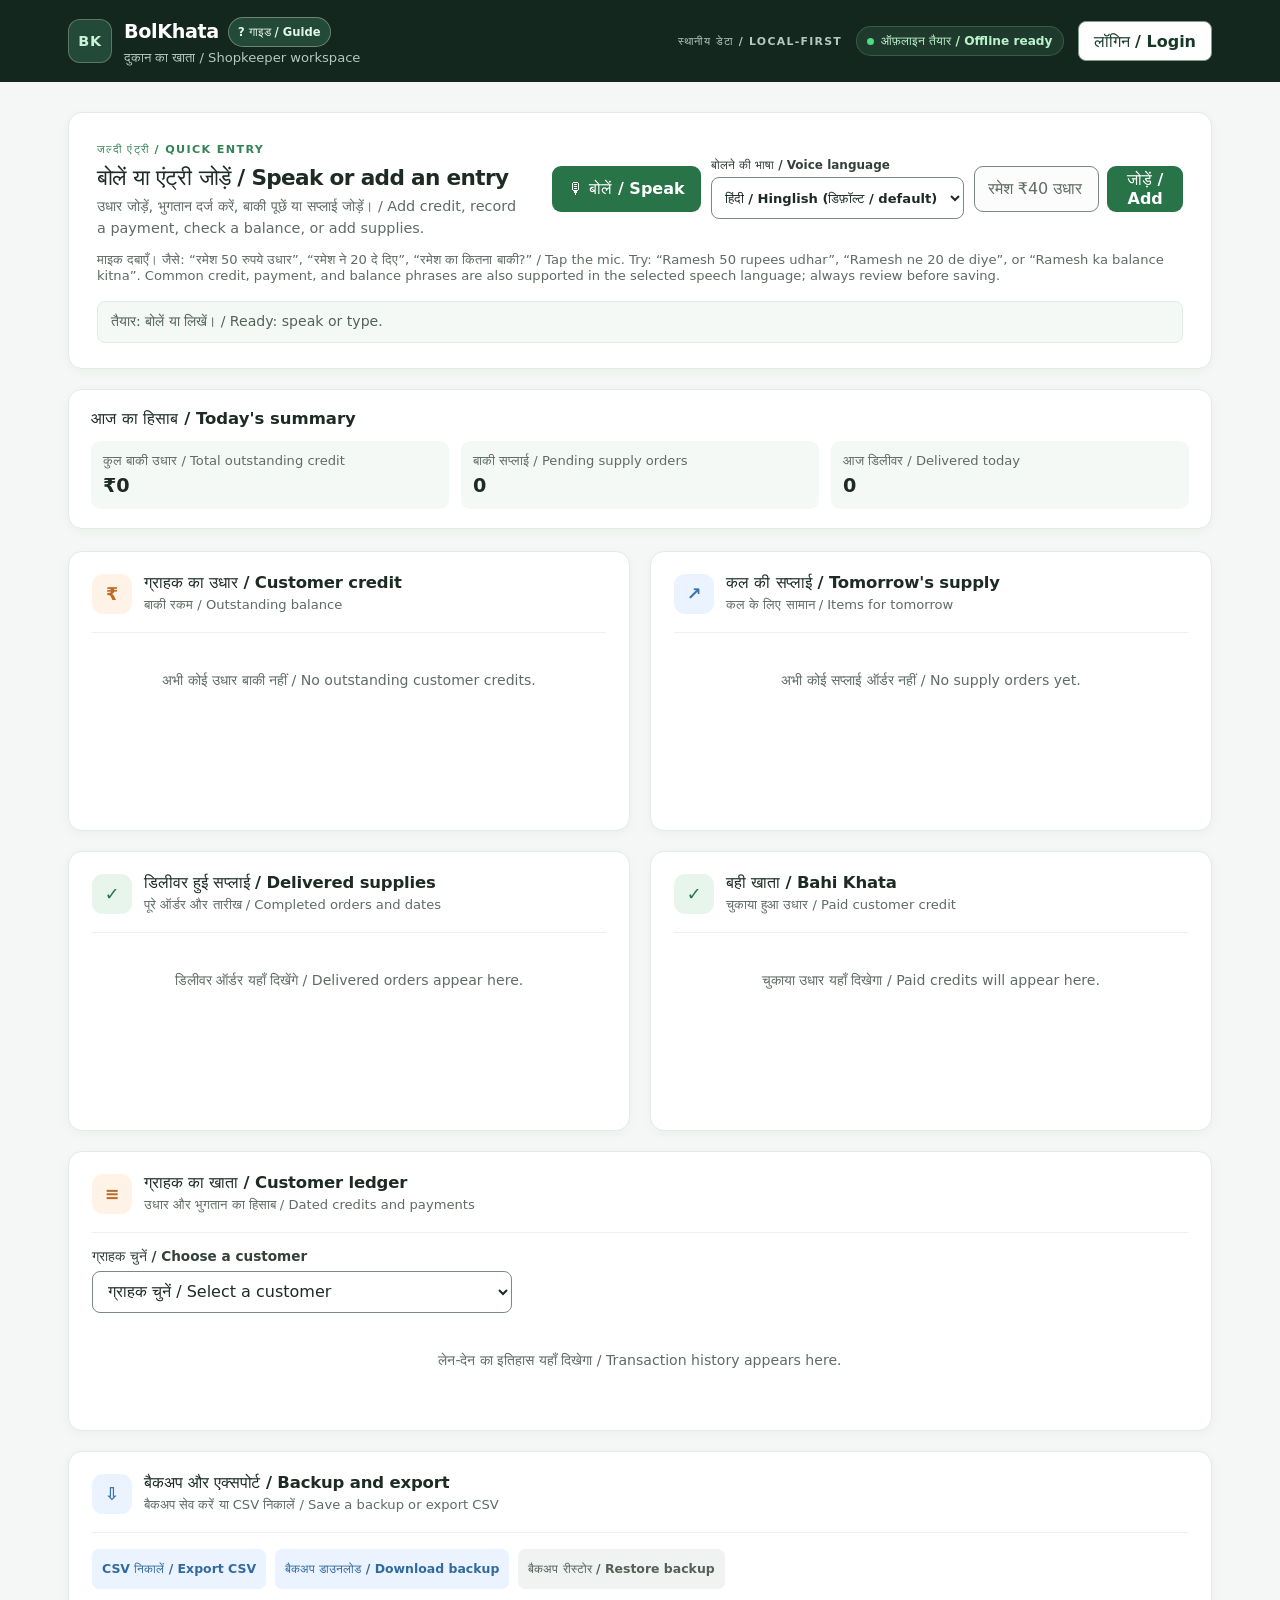
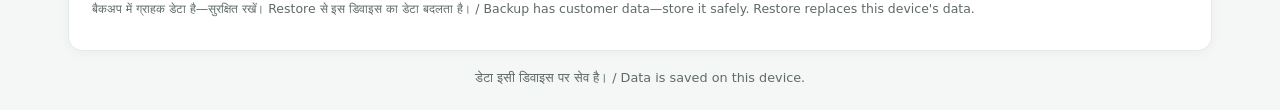
==== commit 6a5030c3: "Rename khata.html to index.html" ====
--- a/index.html
+++ b/index.html
@@ -27,8 +27,8 @@
       "inLanguage": ["en-IN", "hi-IN"]
     }
   </script>
-</head>  
-<body>
+</head>   
+<body> 
   <a class="skip-link" href="#mainContent">मुख्य सामग्री पर जाएँ / Skip to main content</a>
   <header class="topbar">
     <div class="topbar-inner">
@@ -164,13 +164,13 @@
           <h3 id="guideDataTitle">🔒 डेटा और आवाज़ / Data &amp; voice privacy</h3>
           <ul>
             <li>लॉगिन के बिना डेटा इसी ब्राउज़र/डिवाइस में रहता है। अपने खाते में लॉगिन करके अपने डेटा को डिवाइसों के बीच sync करें।</li>
-            <li>बोलने की पहचान आपके browser की speech सुविधा करती है; इसके लिए mic permission चाहिए और कभी-कभी internet भी।</li>
-            <li>BolKhata आवाज़ को paid Sarvam या Anthropic AI API पर नहीं भेजता। पहचान की उपलब्धता browser पर निर्भर है।</li>
+            <li>Offline आवाज़ के लिए पहली बार internet से जुड़ें और mic दबाएँ—supported browser चुनी भाषा का speech pack download करेगा। Download के बाद उसी browser और भाषा में mic offline चल सकता है; हर browser या भाषा में यह सुविधा नहीं है। / To use voice offline, connect once and tap the mic so a supported browser can download the selected language pack. Afterward, the mic can work offline in that browser for that language; not every browser or language supports this.</li>
+            <li>Mic permission चाहिए। Browser का online speech mode audio को अपनी speech service पर process कर सकता है। BolKhata audio को paid Sarvam या Anthropic AI API पर नहीं भेजता। / Microphone permission is required. The browser's online speech mode may process audio through its speech service. BolKhata does not send audio to paid Sarvam or Anthropic AI APIs.</li>
           </ul>
         </section>
       </div>
     </div>
-  </dialog>
+  </dialog> 
 
   <main id="mainContent" class="dashboard">
     <section class="voice-panel" aria-labelledby="voiceTitle">
@@ -193,9 +193,8 @@
           <button class="quick-add-btn" type="submit">जोड़ें / Add</button>
         </form>
       </div>
-      <p id="transactionHint" class="hint"><span lang="hi">माइक दबाएँ। जैसे: “रमेश 50 रुपये उधार”, “रमेश ने 20 दे दिए”, “रमेश का कितना बाकी?”</span> / Tap the mic. Try: “Ramesh 50 rupees udhar”, “Ramesh ne 20 de diye”, or “Ramesh ka balance kitna”. Hindi/Hinglish is the best-supported parser language.</p>
+      <p id="transactionHint" class="hint"><span lang="hi">माइक दबाएँ। जैसे: “रमेश 50 रुपये उधार”, “रमेश ने 20 दे दिए”, “रमेश का कितना बाकी?”</span> / Tap the mic. Try: “Ramesh 50 rupees udhar”, “Ramesh ne 20 de diye”, or “Ramesh ka balance kitna”. Common credit, payment, and balance phrases are also supported in the selected speech language; always review before saving.</p>
       <div id="statusBox" class="status" role="status" aria-live="polite" aria-atomic="true">तैयार: बोलें या लिखें। / Ready: speak or type.</div>
-    
       <section id="voiceReview" class="voice-review" aria-labelledby="voiceReviewTitle" hidden>
         <h3 id="voiceReviewTitle">आवाज़ की एंट्री जाँचें / Review voice entries</h3>
         <p id="voiceTranscript" class="voice-transcript"></p>
--- a/khata.css
+++ b/khata.css
@@ -1,227 +1,227 @@
-:root {
-  color-scheme: light;
-  font-family: Inter, ui-sans-serif, system-ui, -apple-system, BlinkMacSystemFont, "Segoe UI", sans-serif;
-  color: #1d2b24;
-  background: #f4f7f5;
-  font-synthesis: none;
-  text-rendering: optimizeLegibility;
-}
-
-* { box-sizing: border-box; }
-
-body { min-width: 320px; margin: 0; background: #f4f7f5; color: #1d2b24; }
-button, input, select { font: inherit; }
-a:focus-visible, button:focus-visible, input:focus-visible, select:focus-visible {
-  outline: 3px solid #155c39;
-  outline-offset: 3px;
-}
-
-.skip-link {
-  position: absolute;
-  z-index: 10;
-  top: 8px;
-  left: 8px;
-  padding: 10px 14px;
-  transform: translateY(-160%);
-  border-radius: 7px;
-  background: #fff;
-  color: #14271f;
-  font-weight: 700;
-}
-.skip-link:focus { transform: translateY(0); }
-
-.topbar { background: #14271f; color: #fff; }
-.topbar-inner { display: flex; max-width: 1200px; min-height: 82px; margin: 0 auto; padding: 14px 28px; align-items: center; justify-content: space-between; gap: 20px; }
-.brand { display: flex; align-items: center; gap: 12px; }
-.brand-mark { display: grid; width: 44px; height: 44px; place-items: center; border: 1px solid rgba(255,255,255,.25); border-radius: 12px; background: #234a38; color: #c9f3d9; font-size: .9rem; font-weight: 800; letter-spacing: .04em; }
-.brand h1 { margin: 0; font-size: 1.2rem; letter-spacing: -.02em; }
-.brand-title-row { display: flex; align-items: center; gap: 9px; }
-.brand p { margin: 3px 0 0; color: #b6c8be; font-size: .82rem; }
-.header-status { display: flex; align-items: center; gap: 14px; }
-.workspace-label { color: #b6c8be; font-size: .68rem; font-weight: 700; letter-spacing: .12em; }
-.offline-badge { display: inline-flex; align-items: center; gap: 7px; padding: 7px 10px; border: 1px solid rgba(134,239,172,.2); border-radius: 999px; background: #1f3a2d; color: #baf2cb; font-size: .76rem; font-weight: 600; white-space: nowrap; }
-.offline-badge::before { width: 7px; height: 7px; border-radius: 50%; background: #4ade80; content: ""; }
-.header-guide-btn { min-height: 30px; padding: 0 9px; border: 1px solid rgba(255,255,255,.32); border-radius: 999px; background: #234a38; color: #e4f5ea; font-size: .72rem; font-weight: 700; cursor: pointer; }
-.header-guide-btn:hover { background: #2d5a42; }
-.header-account-btn { min-height: 40px; padding: 0 15px; border: 1px solid #7e9c8b; border-radius: 8px; background: #fff; color: #173a28; font-weight: 700; cursor: pointer; }
-.header-account-btn:hover { background: #eaf3ed; }
-
-.account-dialog { width: min(480px, calc(100% - 24px)); max-width: 100%; max-height: calc(100% - 24px); padding: 0; overflow: auto; border: 1px solid #dfe8e2; border-radius: 15px; background: #fff; color: #1d2b24; box-shadow: 0 20px 70px rgba(8, 24, 15, .28); }
-.guide-dialog { width: min(820px, calc(100% - 24px)); }
-.account-dialog::backdrop { background: rgba(11, 25, 18, .58); }
-.account-dialog-content { padding: 23px; }
-.account-dialog-header { display: flex; align-items: flex-start; justify-content: space-between; gap: 16px; margin-bottom: 20px; }
-.account-dialog-header h2 { margin: 5px 0 0; font-size: 1.25rem; }
-.account-close-btn { display: grid; width: 40px; height: 40px; flex: 0 0 auto; place-items: center; border: 1px solid #dfe8e2; border-radius: 8px; background: #f5f8f6; color: #334139; font-size: 1.45rem; cursor: pointer; }
-.guide-grid { display: grid; grid-template-columns: repeat(2, minmax(0, 1fr)); gap: 13px; }
-.guide-card { min-width: 0; padding: 14px; border: 1px solid #e2ebe5; border-radius: 10px; background: #fbfdfb; }
-.guide-card h3 { margin: 0 0 9px; color: #205d3b; font-size: .98rem; }
-.guide-card p, .guide-card li { color: #435149; font-size: .84rem; line-height: 1.5; }
-.guide-card p { margin: 0 0 8px; }
-.guide-card ul { display: grid; gap: 7px; margin: 8px 0 0; padding-left: 19px; }
-.guide-note { margin-top: 11px !important; padding: 9px; border-radius: 7px; background: #fff5e9; }
-.auth-form, .profile-form { display: grid; gap: 13px; }
-.auth-profile-fields { display: grid; gap: 13px; }
-.auth-profile-fields[hidden], .auth-form[hidden], .account-controls[hidden] { display: none; }
-.auth-field { display: flex; flex-direction: column; gap: 6px; }
-.auth-field label { color: #334139; font-size: .85rem; font-weight: 650; }
-.auth-field input, .auth-field select { width: 100%; min-width: 0; min-height: 44px; padding: 0 11px; border: 1px solid #7b8880; border-radius: 8px; background: #fff; color: #1d2b24; }
-.auth-field input:focus-visible, .auth-field select:focus-visible { outline: 3px solid #155c39; outline-offset: 3px; }
-.auth-actions { display: flex; flex-wrap: wrap; align-items: center; gap: 8px; padding-top: 2px; }
-.auth-mode-toggle { min-height: 40px; padding: 0 8px; border: 0; background: transparent; color: #205d3b; font-size: .85rem; font-weight: 650; text-decoration: underline; cursor: pointer; }
-.account-controls { display: grid; gap: 15px; }
-.account-label { margin: 0; color: #334139; font-weight: 700; overflow-wrap: anywhere; }
-.account-actions { display: flex; flex-wrap: wrap; gap: 9px; }
-.sync-status { margin: 16px 0 0; padding: 11px 12px; border-radius: 8px; background: #f5f9f6; color: #52635a; font-size: .85rem; line-height: 1.45; }
-.voice-language-control { display: flex; min-width: 135px; flex-direction: column; gap: 5px; color: #334139; font-size: .75rem; font-weight: 650; }
-.voice-language-control select { min-height: 42px; padding: 0 9px; border: 1px solid #7b8880; border-radius: 8px; background: #fff; color: #1d2b24; font-size: .82rem; }
-.voice-language-control select:focus-visible { outline: 3px solid #155c39; outline-offset: 3px; }
-
-.dashboard { width: min(1200px, 100%); margin: 0 auto; padding: 30px 28px 20px; }
-.voice-panel, .workspace-panel { border: 1px solid #e4eae6; border-radius: 14px; background: #fff; box-shadow: 0 3px 12px rgba(21, 43, 31, .035); }
-.voice-panel { display: grid; grid-template-columns: minmax(230px, .8fr) minmax(360px, 1.2fr); align-items: center; gap: 18px 34px; padding: 25px 28px; }
-.voice-copy { align-self: center; }
-.eyebrow { color: #348357; font-size: .7rem; font-weight: 800; letter-spacing: .12em; }
-.voice-copy h2 { margin: 8px 0 6px; font-size: 1.35rem; letter-spacing: -.03em; }
-.voice-copy p, .panel-header p { margin: 0; color: #5f6b64; font-size: .9rem; line-height: 1.5; }
-.voice-controls { display: flex; align-items: center; gap: 10px; }
-.mic-btn { flex: 0 0 auto; min-height: 46px; padding: 0 16px; border: 0; border-radius: 9px; background: #287348; color: #fff; font-weight: 700; cursor: pointer; transition: background .15s ease, transform .15s ease; }
-.mic-btn:hover:not(:disabled), .quick-add-btn:hover { background: #205d3b; }
-.mic-btn:active:not(:disabled), .quick-add-btn:active { transform: translateY(1px); }
-.mic-btn.listening { background: #bc3d37; animation: pulse 1.2s infinite; }
-.mic-btn:disabled { background: #9aa8a0; cursor: not-allowed; animation: none; }
-.quick-add { display: flex; min-width: 0; flex: 1; gap: 8px; }
-.quick-add input { width: 100%; min-width: 0; min-height: 46px; padding: 0 13px; border: 1px solid #7b8880; border-radius: 9px; background: #fbfcfb; color: #1d2b24; }
-.quick-add input:focus { border-color: #399565; box-shadow: 0 0 0 3px rgba(57,149,101,.12); }
-.quick-add input:focus-visible { outline: 3px solid #155c39; outline-offset: 3px; }
-.quick-add input::placeholder { color: #5f6b64; }
-.quick-add-btn { min-height: 46px; padding: 0 17px; border: 0; border-radius: 9px; background: #287348; color: #fff; font-weight: 700; cursor: pointer; transition: background .15s ease, transform .15s ease; }
-.hint { grid-column: 1 / -1; margin: -5px 0 0; color: #5f6b64; font-size: .82rem; }
-.status { grid-column: 1 / -1; min-height: 42px; padding: 11px 13px; border: 1px solid #e2ebe5; border-radius: 8px; background: #f5f9f6; color: #52635a; font-size: .88rem; }
-.voice-review { grid-column: 1 / -1; padding: 16px; border: 1px solid #d5e4d9; border-radius: 10px; background: #f8fbf8; }
-.voice-review h3 { margin: 0 0 8px; font-size: 1rem; }
-.voice-transcript { margin: 0 0 10px; color: #52635a; overflow-wrap: anywhere; }
-.voice-review-entries { display: grid; gap: 7px; margin: 0; padding-left: 20px; }
-.voice-review-entries li { padding-left: 3px; overflow-wrap: anywhere; }
-.voice-review-error { margin: 11px 0 0; color: #9c2f2a; font-size: .88rem; }
-.voice-review-actions { display: flex; flex-wrap: wrap; gap: 9px; margin-top: 13px; }
-
-.summary-panel { margin-top: 20px; padding: 19px 22px; border: 1px solid #e4eae6; border-radius: 14px; background: #fff; box-shadow: 0 3px 12px rgba(21, 43, 31, .035); }
-.summary-panel h2 { margin: 0 0 13px; font-size: 1.03rem; }
-.summary-metrics { display: grid; grid-template-columns: repeat(3, minmax(0, 1fr)); gap: 12px; margin: 0; }
-.summary-metrics > div { min-width: 0; padding: 12px; border-radius: 9px; background: #f5f9f6; }
-.summary-metrics dt { color: #5f6b64; font-size: .82rem; }
-.summary-metrics dd { margin: 5px 0 0; color: #1d2b24; font-size: 1.2rem; font-weight: 750; overflow-wrap: anywhere; }
-.workspace-grid { display: grid; grid-template-columns: repeat(2, minmax(0, 1fr)); gap: 20px; margin-top: 22px; align-items: start; }
-.workspace-panel { min-height: 280px; padding: 21px 23px; }
-.panel-header { display: flex; align-items: center; gap: 12px; padding-bottom: 17px; border-bottom: 1px solid #edf1ee; }
-.panel-icon { display: grid; width: 40px; height: 40px; flex: 0 0 auto; place-items: center; border-radius: 11px; font-size: 1.1rem; font-weight: 800; }
-.credit-icon { background: #fff3e8; color: #bd6b25; }
-.order-icon { background: #eaf3ff; color: #3974ad; }
-.paid-icon { background: #e8f5ed; color: #287348; }
-.delivered-icon { background: #e8f5ed; color: #287348; }
-.ledger-panel { grid-column: 1 / -1; }
-.ledger-filter { display: flex; max-width: 420px; flex-direction: column; gap: 6px; margin-top: 15px; }
-.ledger-filter label { color: #334139; font-size: .85rem; font-weight: 650; }
-.ledger-filter select { min-height: 42px; padding: 0 11px; border: 1px solid #7b8880; border-radius: 8px; background: #fff; color: #1d2b24; }
-.customer-statement { margin-top: 16px; padding: 14px; border: 1px solid #e4eae6; border-radius: 10px; background: #f8faf8; }
-.customer-balance { display: flex; align-items: baseline; justify-content: space-between; gap: 12px; }
-.customer-balance span { color: #52635a; font-size: .9rem; }
-.customer-balance strong { color: #1d2b24; font-size: 1.15rem; }
-.statement-actions { display: flex; flex-wrap: wrap; gap: 8px; margin-top: 12px; }
-.customer-statement p { margin: 10px 0 0; }
-.customer-statement[hidden] { display: none; }
-.ledger-entry > div:first-child { display: flex; min-width: 0; flex: 1; flex-direction: column; gap: 4px; }
-.ledger-amounts { display: flex; align-items: flex-end; flex-direction: column; gap: 3px; white-space: nowrap; }
-.ledger-amount { font-weight: 750; }
-.data-tools-panel { min-height: 0; margin-top: 20px; }
-.data-tools-actions { display: flex; flex-wrap: wrap; gap: 9px; padding-top: 16px; }
-.panel-header h2 { margin: 0 0 3px; font-size: 1.03rem; letter-spacing: -.01em; }
-.panel-header p { font-size: .82rem; }
-.record-list { padding-top: 4px; }
-.empty-state { padding: 35px 12px; color: #5f6b64; font-size: .88rem; text-align: center; }
-.card { display: flex; justify-content: space-between; align-items: center; gap: 12px; padding: 15px 0; border-bottom: 1px solid #edf1ee; color: #334139; font-size: .9rem; }
-.card:last-child { border-bottom: 0; }
-.card > div:last-child { display: flex; flex-wrap: wrap; align-items: center; justify-content: flex-end; gap: 7px; }
-.credit-card { align-items: center; }
-.paid-credit-main { display: flex; min-width: 0; flex: 1; flex-direction: column; gap: 4px; }
-.paid-name-edit-form { display: flex; width: 100%; align-items: center; justify-content: space-between; gap: 10px; }
-.paid-name-input { min-width: 0; min-height: 40px; flex: 1; padding: 0 11px; border: 1px solid #7b8880; border-radius: 8px; }
-.paid-name-input:focus-visible { outline: 3px solid #155c39; outline-offset: 3px; }
-.paid-credit-actions { display: flex; flex-wrap: wrap; align-items: center; justify-content: flex-end; gap: 7px; }
-.delivered-card > div { min-width: 0; flex: 1; }
-.delivered-card .record-meta { text-align: right; }
-.credit-actions { display: flex; flex-wrap: wrap; align-items: center; justify-content: flex-end; gap: 7px; }
-.credit-edit-form { display: flex; width: 100%; align-items: center; justify-content: space-between; gap: 10px; }
-.credit-edit-main { display: flex; flex: 1; align-items: center; justify-content: space-between; gap: 12px; min-width: 0; }
-.credit-edit-fields { display: flex; align-items: center; gap: 8px; }
-.credit-edit-input { min-width: 90px; min-height: 38px; padding: 0 11px; border: 1px solid #7b8880; border-radius: 8px; }
-.credit-edit-input:focus { border-color: #399565; box-shadow: 0 0 0 3px rgba(57,149,101,.12); }
-.credit-edit-input:focus-visible { outline: 3px solid #155c39; outline-offset: 3px; }
-.order-description { min-width: 0; flex: 1 1 130px; overflow-wrap: anywhere; }
-.order-actions, .order-edit-actions, .credit-edit-actions { display: flex; flex: 0 0 auto; align-items: center; gap: 6px; }
-.amount { color: #a64c38; font-size: 1rem; font-weight: 750; white-space: nowrap; }
-.btn-small { display: inline-flex; min-height: 40px; align-items: center; justify-content: center; padding: 0 10px; border: 0; border-radius: 7px; font-size: .78rem; font-weight: 650; cursor: pointer; }
-.btn-small:disabled { opacity: .6; cursor: not-allowed; }
-.btn-edit { background: #eaf3ff; color: #316b9e; }
-.btn-edit:hover { background: #dceaff; }
-.btn-cancel { background: #fff0ed; color: #a64435; }
-.btn-cancel:hover { background: #ffe2dc; }
-.btn-save { background: #287348; color: #fff; }
-.btn-save:hover { background: #205d3b; }
-.btn-whatsapp { background: #e5f6eb; color: #187640; text-decoration: none; }
-.btn-whatsapp:hover { background: #d3efdd; }
-.btn-clear { background: #f0f3f1; color: #536159; }
-.btn-clear:hover { background: #e4eae6; }
-.record-meta { color: #5f6b64; font-size: .78rem; white-space: nowrap; }
-.data-tools-panel > .record-meta { white-space: normal; }
-.order-edit-form { display: flex; width: 100%; align-items: center; gap: 8px; }
-.order-edit-input { min-width: 0; min-height: 38px; flex: 1; padding: 0 11px; border: 1px solid #7b8880; border-radius: 8px; }
-.order-edit-input:focus { border-color: #399565; box-shadow: 0 0 0 3px rgba(57,149,101,.12); }
-.order-edit-input:focus-visible { outline: 3px solid #155c39; outline-offset: 3px; }
-.dashboard-footer { padding: 19px 0 4px; color: #5f6b64; font-size: .8rem; text-align: center; }
-.sr-only { position: absolute; width: 1px; height: 1px; padding: 0; margin: -1px; overflow: hidden; clip: rect(0, 0, 0, 0); white-space: nowrap; border: 0; }
-
-@keyframes pulse { 0%, 100% { opacity: 1; } 50% { opacity: .76; } }
-
-@media (max-width: 760px) {
-  .topbar-inner { padding: 13px 20px; }
-  .guide-grid { grid-template-columns: 1fr; }
-  .dashboard { padding: 22px 20px 16px; }
-  .voice-panel { grid-template-columns: 1fr; gap: 15px; padding: 22px; }
-  .voice-controls { align-items: stretch; flex-direction: column; }
-  .mic-btn { width: 100%; }
-  .voice-language-control { width: 100%; }
-  .voice-language-control select { width: 100%; }
-  .workspace-grid { grid-template-columns: 1fr; gap: 15px; margin-top: 16px; }
-  .workspace-panel { min-height: 220px; }
-  .summary-metrics { grid-template-columns: 1fr; }
-  .summary-panel { margin-top: 16px; padding: 18px 16px; }
-  .ledger-panel { grid-column: auto; }
-  .hint, .status { grid-column: 1; }
-}
-
-@media (max-width: 480px) {
-  .topbar-inner { align-items: flex-start; flex-direction: column; gap: 12px; padding: 14px 16px; }
-  .header-status { width: 100%; justify-content: space-between; }
-  .workspace-label { font-size: .6rem; }
-  .offline-badge { font-size: .7rem; }
-  .dashboard { padding: 16px 12px; }
-  .voice-panel, .workspace-panel { padding: 18px 16px; }
-  .account-dialog-content { padding: 19px 16px; }
-  .guide-card { padding: 12px; }
-  .quick-add-btn { padding: 0 13px; }
-  .order-edit-form { align-items: stretch; flex-direction: column; }
-  .order-edit-actions { justify-content: flex-end; }
-  .paid-name-edit-form { align-items: stretch; flex-direction: column; }
-  .paid-credit-actions { justify-content: flex-end; }
-}
-
-@media (prefers-reduced-motion: reduce) {
-  *, *::before, *::after {
-    scroll-behavior: auto !important;
-    animation-duration: .01ms !important;
-    animation-iteration-count: 1 !important;
-    transition-duration: .01ms !important;
-  }
-}
+:root {
+  color-scheme: light;
+  font-family: Inter, ui-sans-serif, system-ui, -apple-system, BlinkMacSystemFont, "Segoe UI", sans-serif;
+  color: #1d2b24;
+  background: #f4f7f5;
+  font-synthesis: none;
+  text-rendering: optimizeLegibility;
+}
+ 
+* { box-sizing: border-box; }
+
+body { min-width: 320px; margin: 0; background: #f4f7f5; color: #1d2b24; }
+button, input, select { font: inherit; }
+a:focus-visible, button:focus-visible, input:focus-visible, select:focus-visible {
+  outline: 3px solid #155c39;
+  outline-offset: 3px;
+}
+
+.skip-link {
+  position: absolute;
+  z-index: 10;
+  top: 8px;
+  left: 8px;
+  padding: 10px 14px;
+  transform: translateY(-160%);
+  border-radius: 7px;
+  background: #fff;
+  color: #14271f;
+  font-weight: 700;
+}
+.skip-link:focus { transform: translateY(0); }
+
+.topbar { background: #14271f; color: #fff; }
+.topbar-inner { display: flex; max-width: 1200px; min-height: 82px; margin: 0 auto; padding: 14px 28px; align-items: center; justify-content: space-between; gap: 20px; }
+.brand { display: flex; align-items: center; gap: 12px; }
+.brand-mark { display: grid; width: 44px; height: 44px; place-items: center; border: 1px solid rgba(255,255,255,.25); border-radius: 12px; background: #234a38; color: #c9f3d9; font-size: .9rem; font-weight: 800; letter-spacing: .04em; }
+.brand h1 { margin: 0; font-size: 1.2rem; letter-spacing: -.02em; }
+.brand-title-row { display: flex; align-items: center; gap: 9px; }
+.brand p { margin: 3px 0 0; color: #b6c8be; font-size: .82rem; }
+.header-status { display: flex; align-items: center; gap: 14px; }
+.workspace-label { color: #b6c8be; font-size: .68rem; font-weight: 700; letter-spacing: .12em; }
+.offline-badge { display: inline-flex; align-items: center; gap: 7px; padding: 7px 10px; border: 1px solid rgba(134,239,172,.2); border-radius: 999px; background: #1f3a2d; color: #baf2cb; font-size: .76rem; font-weight: 600; white-space: nowrap; }
+.offline-badge::before { width: 7px; height: 7px; border-radius: 50%; background: #4ade80; content: ""; }
+.header-guide-btn { min-height: 30px; padding: 0 9px; border: 1px solid rgba(255,255,255,.32); border-radius: 999px; background: #234a38; color: #e4f5ea; font-size: .72rem; font-weight: 700; cursor: pointer; }
+.header-guide-btn:hover { background: #2d5a42; }
+.header-account-btn { min-height: 40px; padding: 0 15px; border: 1px solid #7e9c8b; border-radius: 8px; background: #fff; color: #173a28; font-weight: 700; cursor: pointer; }
+.header-account-btn:hover { background: #eaf3ed; }
+
+.account-dialog { width: min(480px, calc(100% - 24px)); max-width: 100%; max-height: calc(100% - 24px); padding: 0; overflow: auto; border: 1px solid #dfe8e2; border-radius: 15px; background: #fff; color: #1d2b24; box-shadow: 0 20px 70px rgba(8, 24, 15, .28); }
+.guide-dialog { width: min(820px, calc(100% - 24px)); }
+.account-dialog::backdrop { background: rgba(11, 25, 18, .58); }
+.account-dialog-content { padding: 23px; }
+.account-dialog-header { display: flex; align-items: flex-start; justify-content: space-between; gap: 16px; margin-bottom: 20px; }
+.account-dialog-header h2 { margin: 5px 0 0; font-size: 1.25rem; }
+.account-close-btn { display: grid; width: 40px; height: 40px; flex: 0 0 auto; place-items: center; border: 1px solid #dfe8e2; border-radius: 8px; background: #f5f8f6; color: #334139; font-size: 1.45rem; cursor: pointer; }
+.guide-grid { display: grid; grid-template-columns: repeat(2, minmax(0, 1fr)); gap: 13px; }
+.guide-card { min-width: 0; padding: 14px; border: 1px solid #e2ebe5; border-radius: 10px; background: #fbfdfb; }
+.guide-card h3 { margin: 0 0 9px; color: #205d3b; font-size: .98rem; }
+.guide-card p, .guide-card li { color: #435149; font-size: .84rem; line-height: 1.5; }
+.guide-card p { margin: 0 0 8px; }
+.guide-card ul { display: grid; gap: 7px; margin: 8px 0 0; padding-left: 19px; }
+.guide-note { margin-top: 11px !important; padding: 9px; border-radius: 7px; background: #fff5e9; }
+.auth-form, .profile-form { display: grid; gap: 13px; }
+.auth-profile-fields { display: grid; gap: 13px; }
+.auth-profile-fields[hidden], .auth-form[hidden], .account-controls[hidden] { display: none; }
+.auth-field { display: flex; flex-direction: column; gap: 6px; }
+.auth-field label { color: #334139; font-size: .85rem; font-weight: 650; }
+.auth-field input, .auth-field select { width: 100%; min-width: 0; min-height: 44px; padding: 0 11px; border: 1px solid #7b8880; border-radius: 8px; background: #fff; color: #1d2b24; }
+.auth-field input:focus-visible, .auth-field select:focus-visible { outline: 3px solid #155c39; outline-offset: 3px; }
+.auth-actions { display: flex; flex-wrap: wrap; align-items: center; gap: 8px; padding-top: 2px; }
+.auth-mode-toggle { min-height: 40px; padding: 0 8px; border: 0; background: transparent; color: #205d3b; font-size: .85rem; font-weight: 650; text-decoration: underline; cursor: pointer; }
+.account-controls { display: grid; gap: 15px; }
+.account-label { margin: 0; color: #334139; font-weight: 700; overflow-wrap: anywhere; }
+.account-actions { display: flex; flex-wrap: wrap; gap: 9px; }
+.sync-status { margin: 16px 0 0; padding: 11px 12px; border-radius: 8px; background: #f5f9f6; color: #52635a; font-size: .85rem; line-height: 1.45; }
+.voice-language-control { display: flex; min-width: 135px; flex-direction: column; gap: 5px; color: #334139; font-size: .75rem; font-weight: 650; }
+.voice-language-control select { min-height: 42px; padding: 0 9px; border: 1px solid #7b8880; border-radius: 8px; background: #fff; color: #1d2b24; font-size: .82rem; }
+.voice-language-control select:focus-visible { outline: 3px solid #155c39; outline-offset: 3px; }
+
+.dashboard { width: min(1200px, 100%); margin: 0 auto; padding: 30px 28px 20px; }
+.voice-panel, .workspace-panel { border: 1px solid #e4eae6; border-radius: 14px; background: #fff; box-shadow: 0 3px 12px rgba(21, 43, 31, .035); }
+.voice-panel { display: grid; grid-template-columns: minmax(230px, .8fr) minmax(360px, 1.2fr); align-items: center; gap: 18px 34px; padding: 25px 28px; }
+.voice-copy { align-self: center; }
+.eyebrow { color: #348357; font-size: .7rem; font-weight: 800; letter-spacing: .12em; }
+.voice-copy h2 { margin: 8px 0 6px; font-size: 1.35rem; letter-spacing: -.03em; }
+.voice-copy p, .panel-header p { margin: 0; color: #5f6b64; font-size: .9rem; line-height: 1.5; }
+.voice-controls { display: flex; align-items: center; gap: 10px; }
+.mic-btn { flex: 0 0 auto; min-height: 46px; padding: 0 16px; border: 0; border-radius: 9px; background: #287348; color: #fff; font-weight: 700; cursor: pointer; transition: background .15s ease, transform .15s ease; }
+.mic-btn:hover:not(:disabled), .quick-add-btn:hover { background: #205d3b; }
+.mic-btn:active:not(:disabled), .quick-add-btn:active { transform: translateY(1px); }
+.mic-btn.listening { background: #bc3d37; animation: pulse 1.2s infinite; }
+.mic-btn:disabled { background: #9aa8a0; cursor: not-allowed; animation: none; }
+.quick-add { display: flex; min-width: 0; flex: 1; gap: 8px; } 
+.quick-add input { width: 100%; min-width: 0; min-height: 46px; padding: 0 13px; border: 1px solid #7b8880; border-radius: 9px; background: #fbfcfb; color: #1d2b24; }
+.quick-add input:focus { border-color: #399565; box-shadow: 0 0 0 3px rgba(57,149,101,.12); }
+.quick-add input:focus-visible { outline: 3px solid #155c39; outline-offset: 3px; }
+.quick-add input::placeholder { color: #5f6b64; }  
+.quick-add-btn { min-height: 46px; padding: 0 17px; border: 0; border-radius: 9px; background: #287348; color: #fff; font-weight: 700; cursor: pointer; transition: background .15s ease, transform .15s ease; }
+.hint { grid-column: 1 / -1; margin: -5px 0 0; color: #5f6b64; font-size: .82rem; }
+.status { grid-column: 1 / -1; min-height: 42px; padding: 11px 13px; border: 1px solid #e2ebe5; border-radius: 8px; background: #f5f9f6; color: #52635a; font-size: .88rem; }
+.voice-review { grid-column: 1 / -1; padding: 16px; border: 1px solid #d5e4d9; border-radius: 10px; background: #f8fbf8; }
+.voice-review h3 { margin: 0 0 8px; font-size: 1rem; }
+.voice-transcript { margin: 0 0 10px; color: #52635a; overflow-wrap: anywhere; }
+.voice-review-entries { display: grid; gap: 7px; margin: 0; padding-left: 20px; } 
+.voice-review-entries li { padding-left: 3px; overflow-wrap: anywhere; }
+.voice-review-error { margin: 11px 0 0; color: #9c2f2a; font-size: .88rem; }
+.voice-review-actions { display: flex; flex-wrap: wrap; gap: 9px; margin-top: 13px; }
+
+.summary-panel { margin-top: 20px; padding: 19px 22px; border: 1px solid #e4eae6; border-radius: 14px; background: #fff; box-shadow: 0 3px 12px rgba(21, 43, 31, .035); }
+.summary-panel h2 { margin: 0 0 13px; font-size: 1.03rem; }
+.summary-metrics { display: grid; grid-template-columns: repeat(3, minmax(0, 1fr)); gap: 12px; margin: 0; }
+.summary-metrics > div { min-width: 0; padding: 12px; border-radius: 9px; background: #f5f9f6; }
+.summary-metrics dt { color: #5f6b64; font-size: .82rem; }
+.summary-metrics dd { margin: 5px 0 0; color: #1d2b24; font-size: 1.2rem; font-weight: 750; overflow-wrap: anywhere; }
+.workspace-grid { display: grid; grid-template-columns: repeat(2, minmax(0, 1fr)); gap: 20px; margin-top: 22px; align-items: start; }
+.workspace-panel { min-height: 280px; padding: 21px 23px; }
+.panel-header { display: flex; align-items: center; gap: 12px; padding-bottom: 17px; border-bottom: 1px solid #edf1ee; }
+.panel-icon { display: grid; width: 40px; height: 40px; flex: 0 0 auto; place-items: center; border-radius: 11px; font-size: 1.1rem; font-weight: 800; }
+.credit-icon { background: #fff3e8; color: #bd6b25; }
+.order-icon { background: #eaf3ff; color: #3974ad; }
+.paid-icon { background: #e8f5ed; color: #287348; } 
+.delivered-icon { background: #e8f5ed; color: #287348; }
+.ledger-panel { grid-column: 1 / -1; }
+.ledger-filter { display: flex; max-width: 420px; flex-direction: column; gap: 6px; margin-top: 15px; }
+.ledger-filter label { color: #334139; font-size: .85rem; font-weight: 650; }
+.ledger-filter select { min-height: 42px; padding: 0 11px; border: 1px solid #7b8880; border-radius: 8px; background: #fff; color: #1d2b24; }
+.customer-statement { margin-top: 16px; padding: 14px; border: 1px solid #e4eae6; border-radius: 10px; background: #f8faf8; }
+.customer-balance { display: flex; align-items: baseline; justify-content: space-between; gap: 12px; }
+.customer-balance span { color: #52635a; font-size: .9rem; }
+.customer-balance strong { color: #1d2b24; font-size: 1.15rem; }
+.statement-actions { display: flex; flex-wrap: wrap; gap: 8px; margin-top: 12px; }
+.customer-statement p { margin: 10px 0 0; }
+.customer-statement[hidden] { display: none; }
+.ledger-entry > div:first-child { display: flex; min-width: 0; flex: 1; flex-direction: column; gap: 4px; }
+.ledger-amounts { display: flex; align-items: flex-end; flex-direction: column; gap: 3px; white-space: nowrap; }
+.ledger-amount { font-weight: 750; }
+.data-tools-panel { min-height: 0; margin-top: 20px; }
+.data-tools-actions { display: flex; flex-wrap: wrap; gap: 9px; padding-top: 16px; }
+.panel-header h2 { margin: 0 0 3px; font-size: 1.03rem; letter-spacing: -.01em; }
+.panel-header p { font-size: .82rem; }
+.record-list { padding-top: 4px; }
+.empty-state { padding: 35px 12px; color: #5f6b64; font-size: .88rem; text-align: center; }
+.card { display: flex; justify-content: space-between; align-items: center; gap: 12px; padding: 15px 0; border-bottom: 1px solid #edf1ee; color: #334139; font-size: .9rem; }
+.card:last-child { border-bottom: 0; }
+.card > div:last-child { display: flex; flex-wrap: wrap; align-items: center; justify-content: flex-end; gap: 7px; }
+.credit-card { align-items: center; }
+.paid-credit-main { display: flex; min-width: 0; flex: 1; flex-direction: column; gap: 4px; }
+.paid-name-edit-form { display: flex; width: 100%; align-items: center; justify-content: space-between; gap: 10px; }
+.paid-name-input { min-width: 0; min-height: 40px; flex: 1; padding: 0 11px; border: 1px solid #7b8880; border-radius: 8px; }
+.paid-name-input:focus-visible { outline: 3px solid #155c39; outline-offset: 3px; }
+.paid-credit-actions { display: flex; flex-wrap: wrap; align-items: center; justify-content: flex-end; gap: 7px; }
+.delivered-card > div { min-width: 0; flex: 1; }
+.delivered-card .record-meta { text-align: right; }
+.credit-actions { display: flex; flex-wrap: wrap; align-items: center; justify-content: flex-end; gap: 7px; }
+.credit-edit-form { display: flex; width: 100%; align-items: center; justify-content: space-between; gap: 10px; }
+.credit-edit-main { display: flex; flex: 1; align-items: center; justify-content: space-between; gap: 12px; min-width: 0; }
+.credit-edit-fields { display: flex; align-items: center; gap: 8px; }
+.credit-edit-input { min-width: 90px; min-height: 38px; padding: 0 11px; border: 1px solid #7b8880; border-radius: 8px; }
+.credit-edit-input:focus { border-color: #399565; box-shadow: 0 0 0 3px rgba(57,149,101,.12); }
+.credit-edit-input:focus-visible { outline: 3px solid #155c39; outline-offset: 3px; }
+.order-description { min-width: 0; flex: 1 1 130px; overflow-wrap: anywhere; }
+.order-actions, .order-edit-actions, .credit-edit-actions { display: flex; flex: 0 0 auto; align-items: center; gap: 6px; }
+.amount { color: #a64c38; font-size: 1rem; font-weight: 750; white-space: nowrap; }
+.btn-small { display: inline-flex; min-height: 40px; align-items: center; justify-content: center; padding: 0 10px; border: 0; border-radius: 7px; font-size: .78rem; font-weight: 650; cursor: pointer; }
+.btn-small:disabled { opacity: .6; cursor: not-allowed; }
+.btn-edit { background: #eaf3ff; color: #316b9e; }
+.btn-edit:hover { background: #dceaff; }
+.btn-cancel { background: #fff0ed; color: #a64435; }
+.btn-cancel:hover { background: #ffe2dc; }
+.btn-save { background: #287348; color: #fff; }
+.btn-save:hover { background: #205d3b; }
+.btn-whatsapp { background: #e5f6eb; color: #187640; text-decoration: none; }
+.btn-whatsapp:hover { background: #d3efdd; }
+.btn-clear { background: #f0f3f1; color: #536159; }
+.btn-clear:hover { background: #e4eae6; }
+.record-meta { color: #5f6b64; font-size: .78rem; white-space: nowrap; }
+.data-tools-panel > .record-meta { white-space: normal; }
+.order-edit-form { display: flex; width: 100%; align-items: center; gap: 8px; }
+.order-edit-input { min-width: 0; min-height: 38px; flex: 1; padding: 0 11px; border: 1px solid #7b8880; border-radius: 8px; }
+.order-edit-input:focus { border-color: #399565; box-shadow: 0 0 0 3px rgba(57,149,101,.12); }
+.order-edit-input:focus-visible { outline: 3px solid #155c39; outline-offset: 3px; }
+.dashboard-footer { padding: 19px 0 4px; color: #5f6b64; font-size: .8rem; text-align: center; }
+.sr-only { position: absolute; width: 1px; height: 1px; padding: 0; margin: -1px; overflow: hidden; clip: rect(0, 0, 0, 0); white-space: nowrap; border: 0; }
+
+@keyframes pulse { 0%, 100% { opacity: 1; } 50% { opacity: .76; } }
+
+@media (max-width: 760px) {
+  .topbar-inner { padding: 13px 20px; }
+  .guide-grid { grid-template-columns: 1fr; }
+  .dashboard { padding: 22px 20px 16px; }
+  .voice-panel { grid-template-columns: 1fr; gap: 15px; padding: 22px; }
+  .voice-controls { align-items: stretch; flex-direction: column; }
+  .mic-btn { width: 100%; }
+  .voice-language-control { width: 100%; }
+  .voice-language-control select { width: 100%; }
+  .workspace-grid { grid-template-columns: 1fr; gap: 15px; margin-top: 16px; }
+  .workspace-panel { min-height: 220px; }
+  .summary-metrics { grid-template-columns: 1fr; }
+  .summary-panel { margin-top: 16px; padding: 18px 16px; }
+  .ledger-panel { grid-column: auto; }
+  .hint, .status { grid-column: 1; }
+}
+
+@media (max-width: 480px) {
+  .topbar-inner { align-items: flex-start; flex-direction: column; gap: 12px; padding: 14px 16px; }
+  .header-status { width: 100%; justify-content: space-between; }
+  .workspace-label { font-size: .6rem; }
+  .offline-badge { font-size: .7rem; }
+  .dashboard { padding: 16px 12px; }
+  .voice-panel, .workspace-panel { padding: 18px 16px; }
+  .account-dialog-content { padding: 19px 16px; }
+  .guide-card { padding: 12px; }
+  .quick-add-btn { padding: 0 13px; }
+  .order-edit-form { align-items: stretch; flex-direction: column; }
+  .order-edit-actions { justify-content: flex-end; }
+  .paid-name-edit-form { align-items: stretch; flex-direction: column; }
+  .paid-credit-actions { justify-content: flex-end; }
+}
+
+@media (prefers-reduced-motion: reduce) {
+  *, *::before, *::after {
+    scroll-behavior: auto !important;
+    animation-duration: .01ms !important;
+    animation-iteration-count: 1 !important;
+    transition-duration: .01ms !important;
+  }
+}
